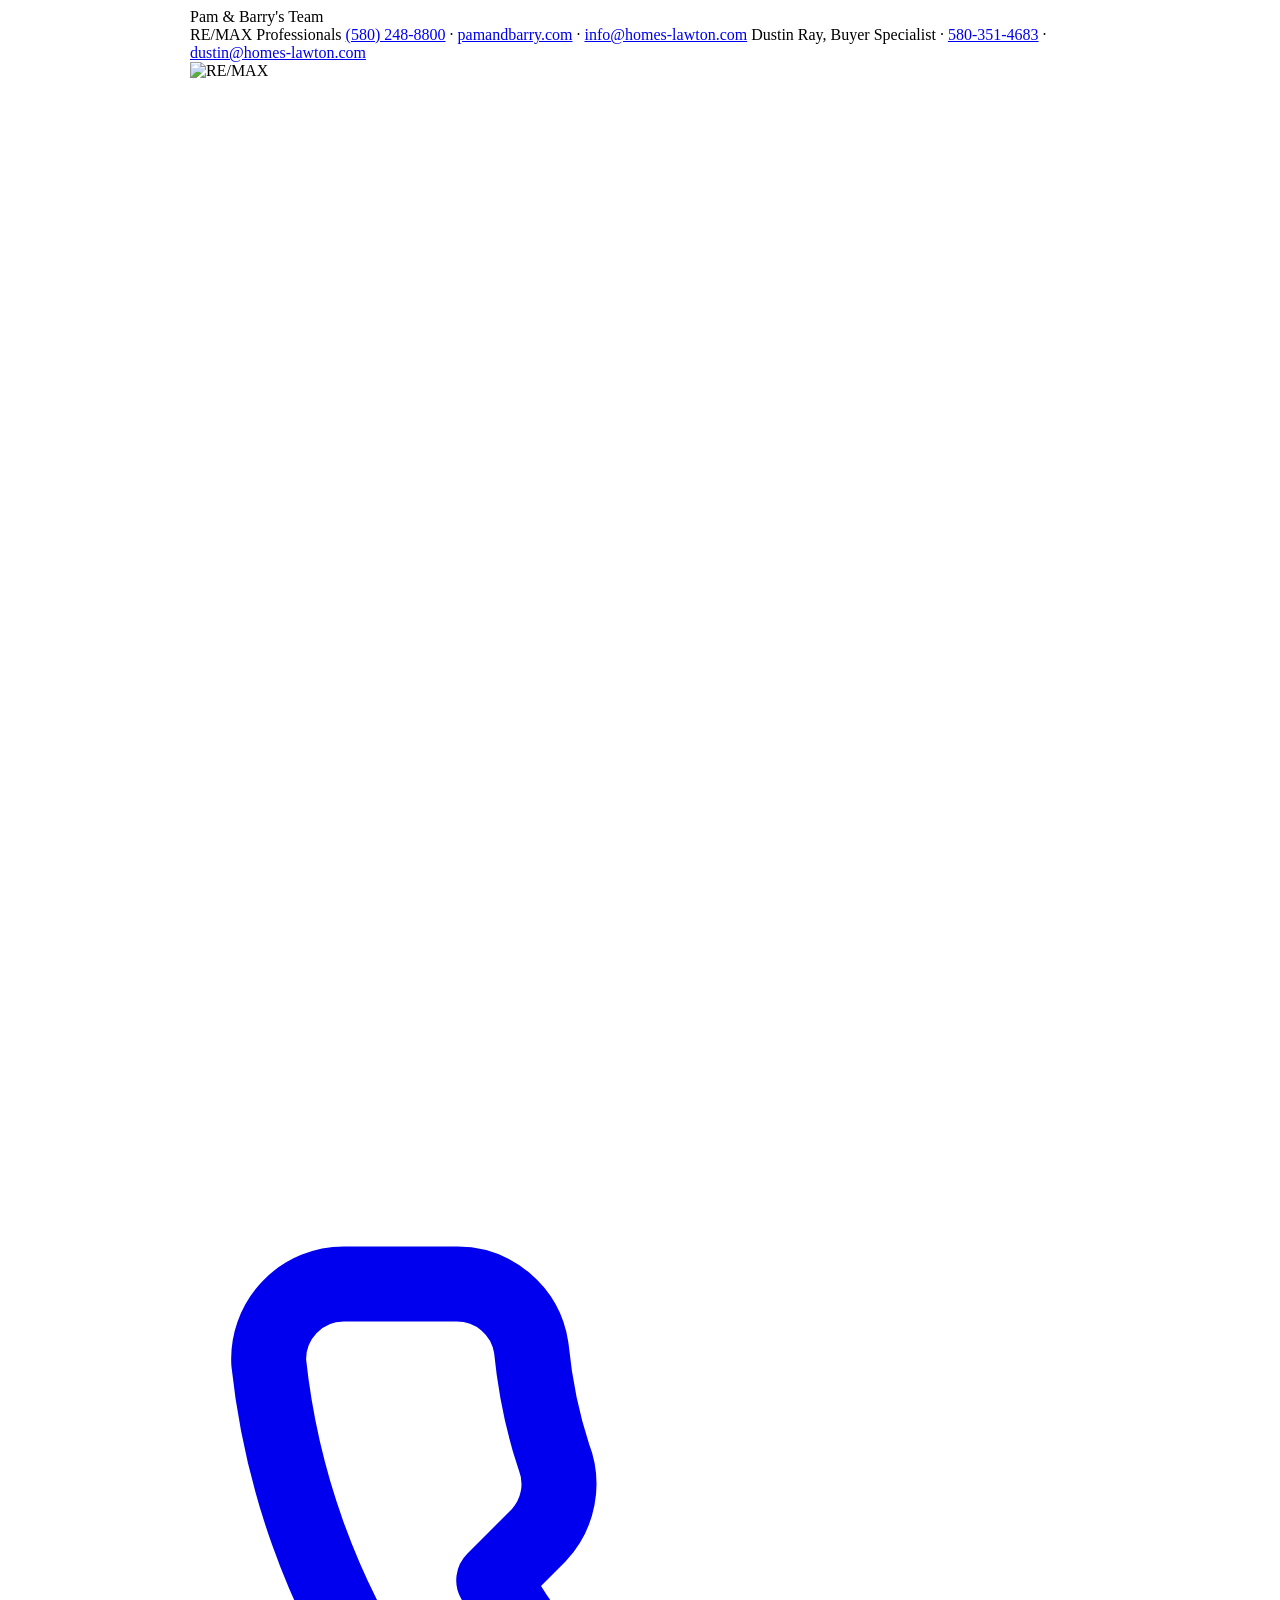
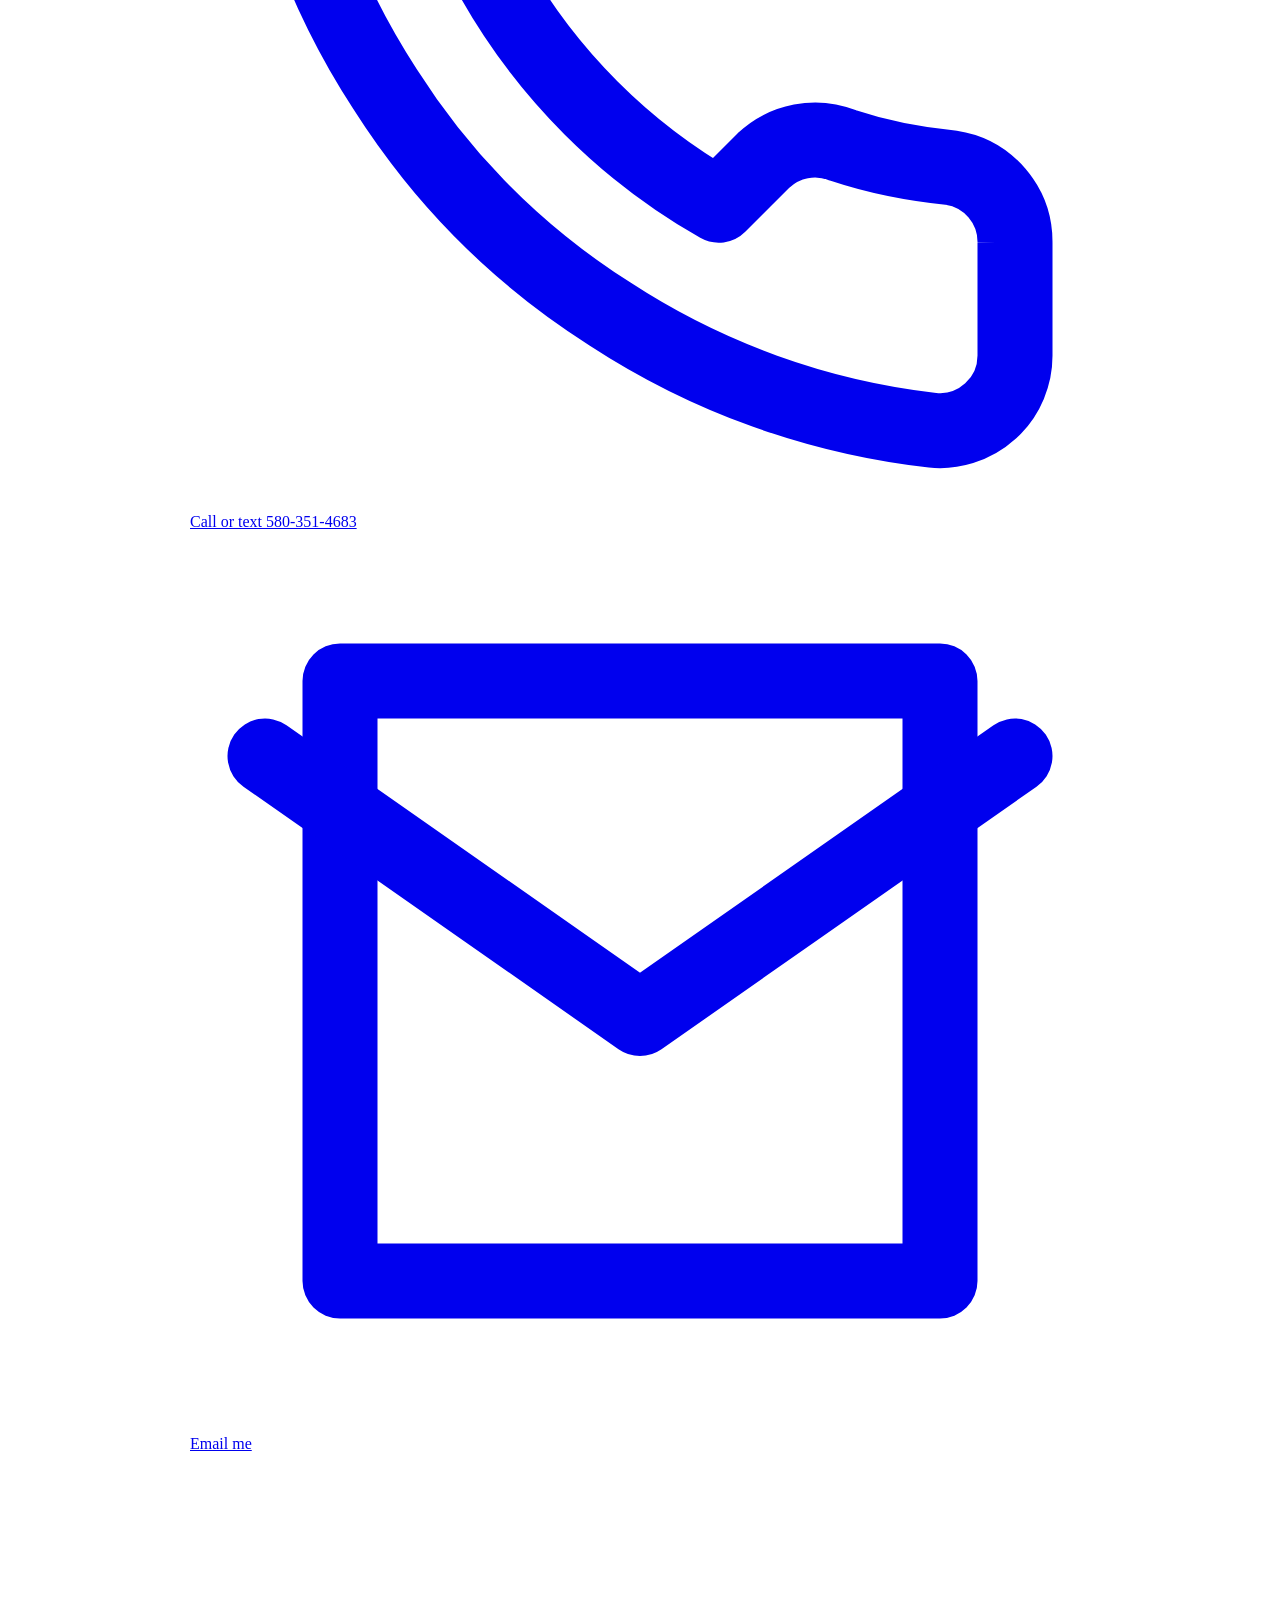
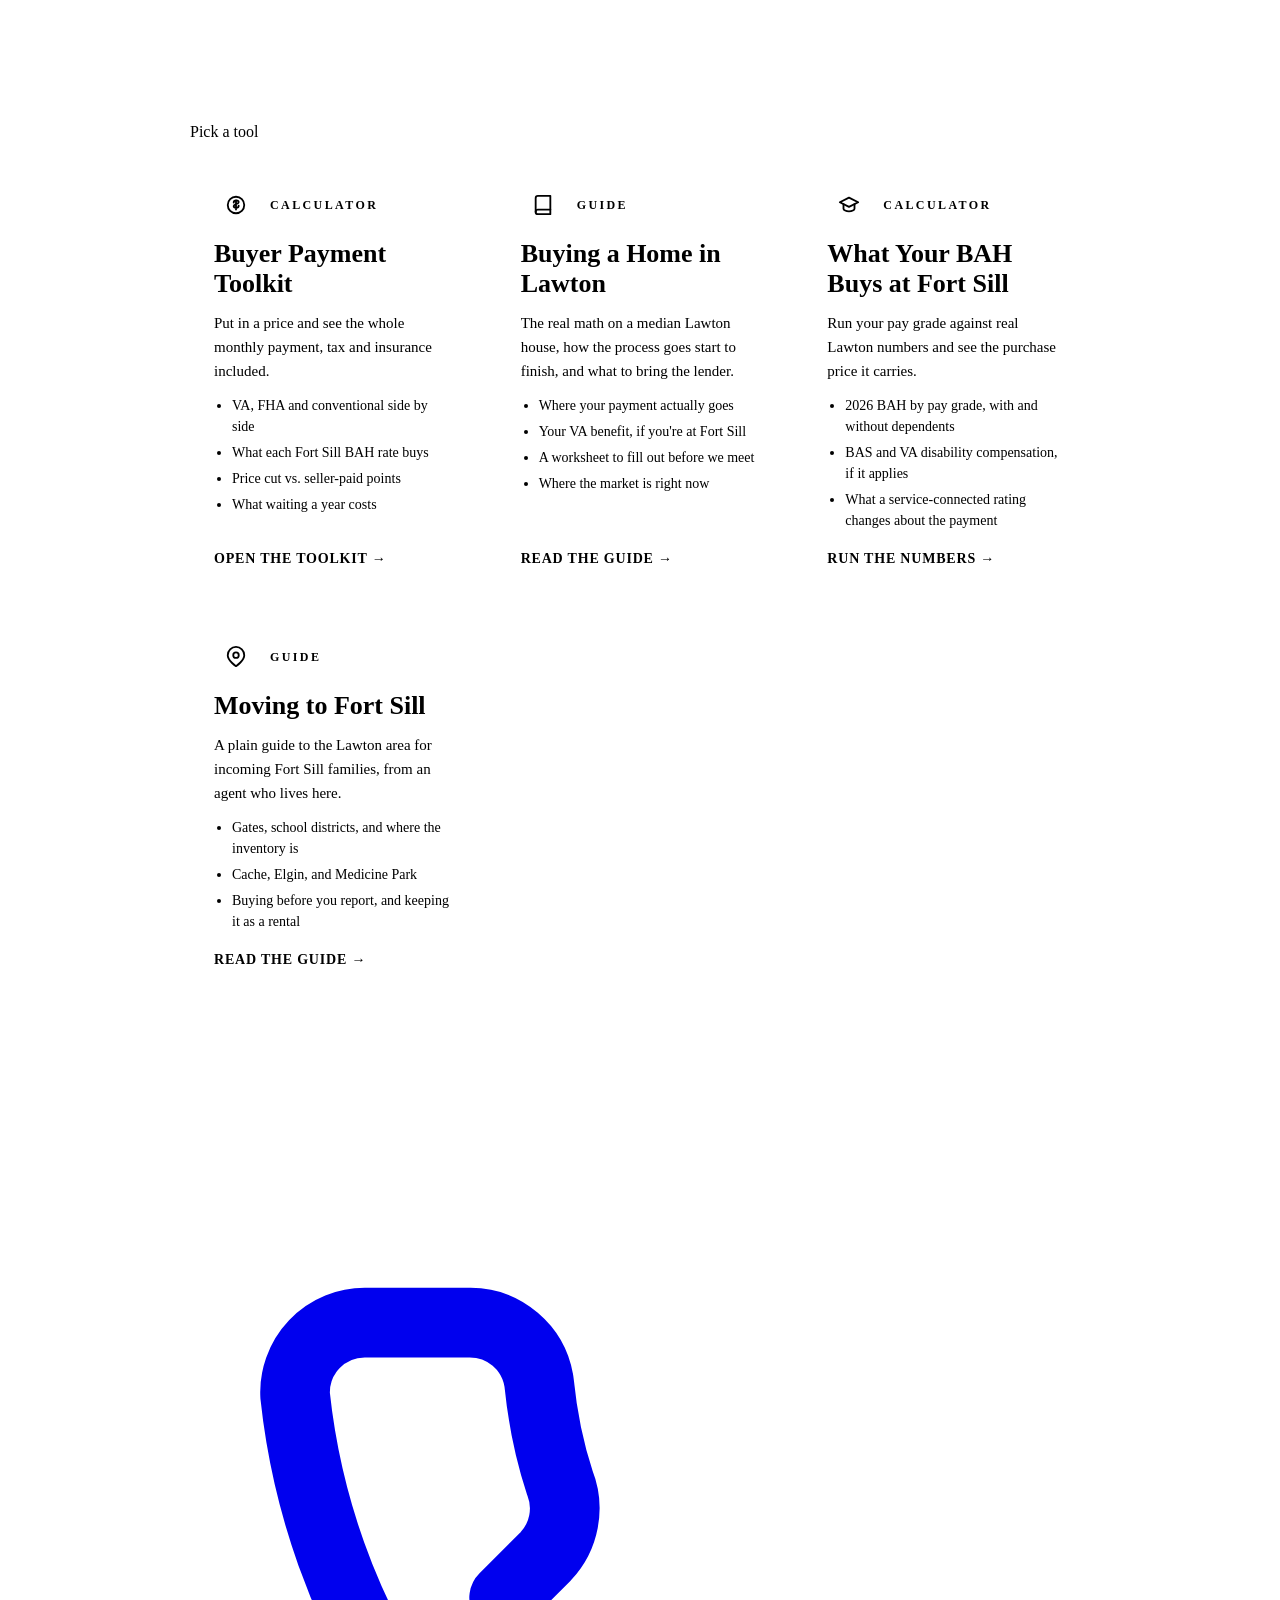
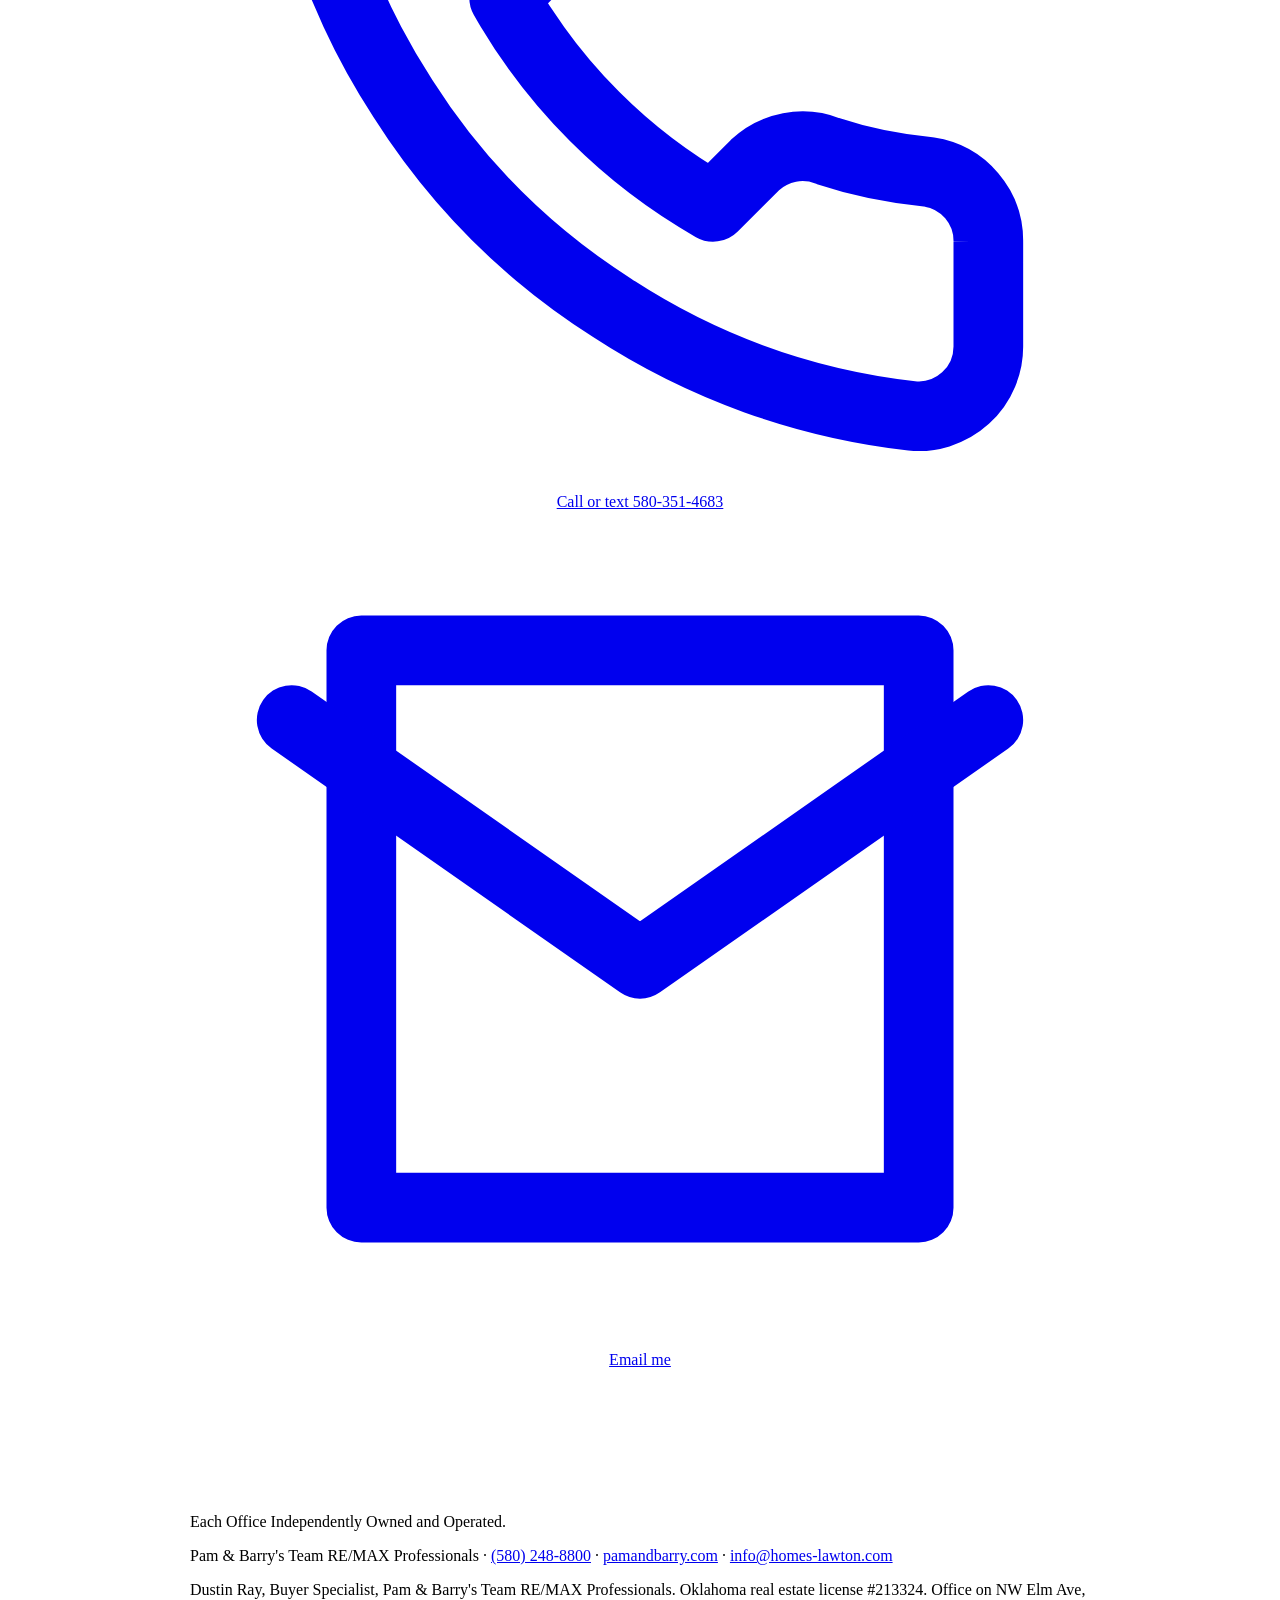
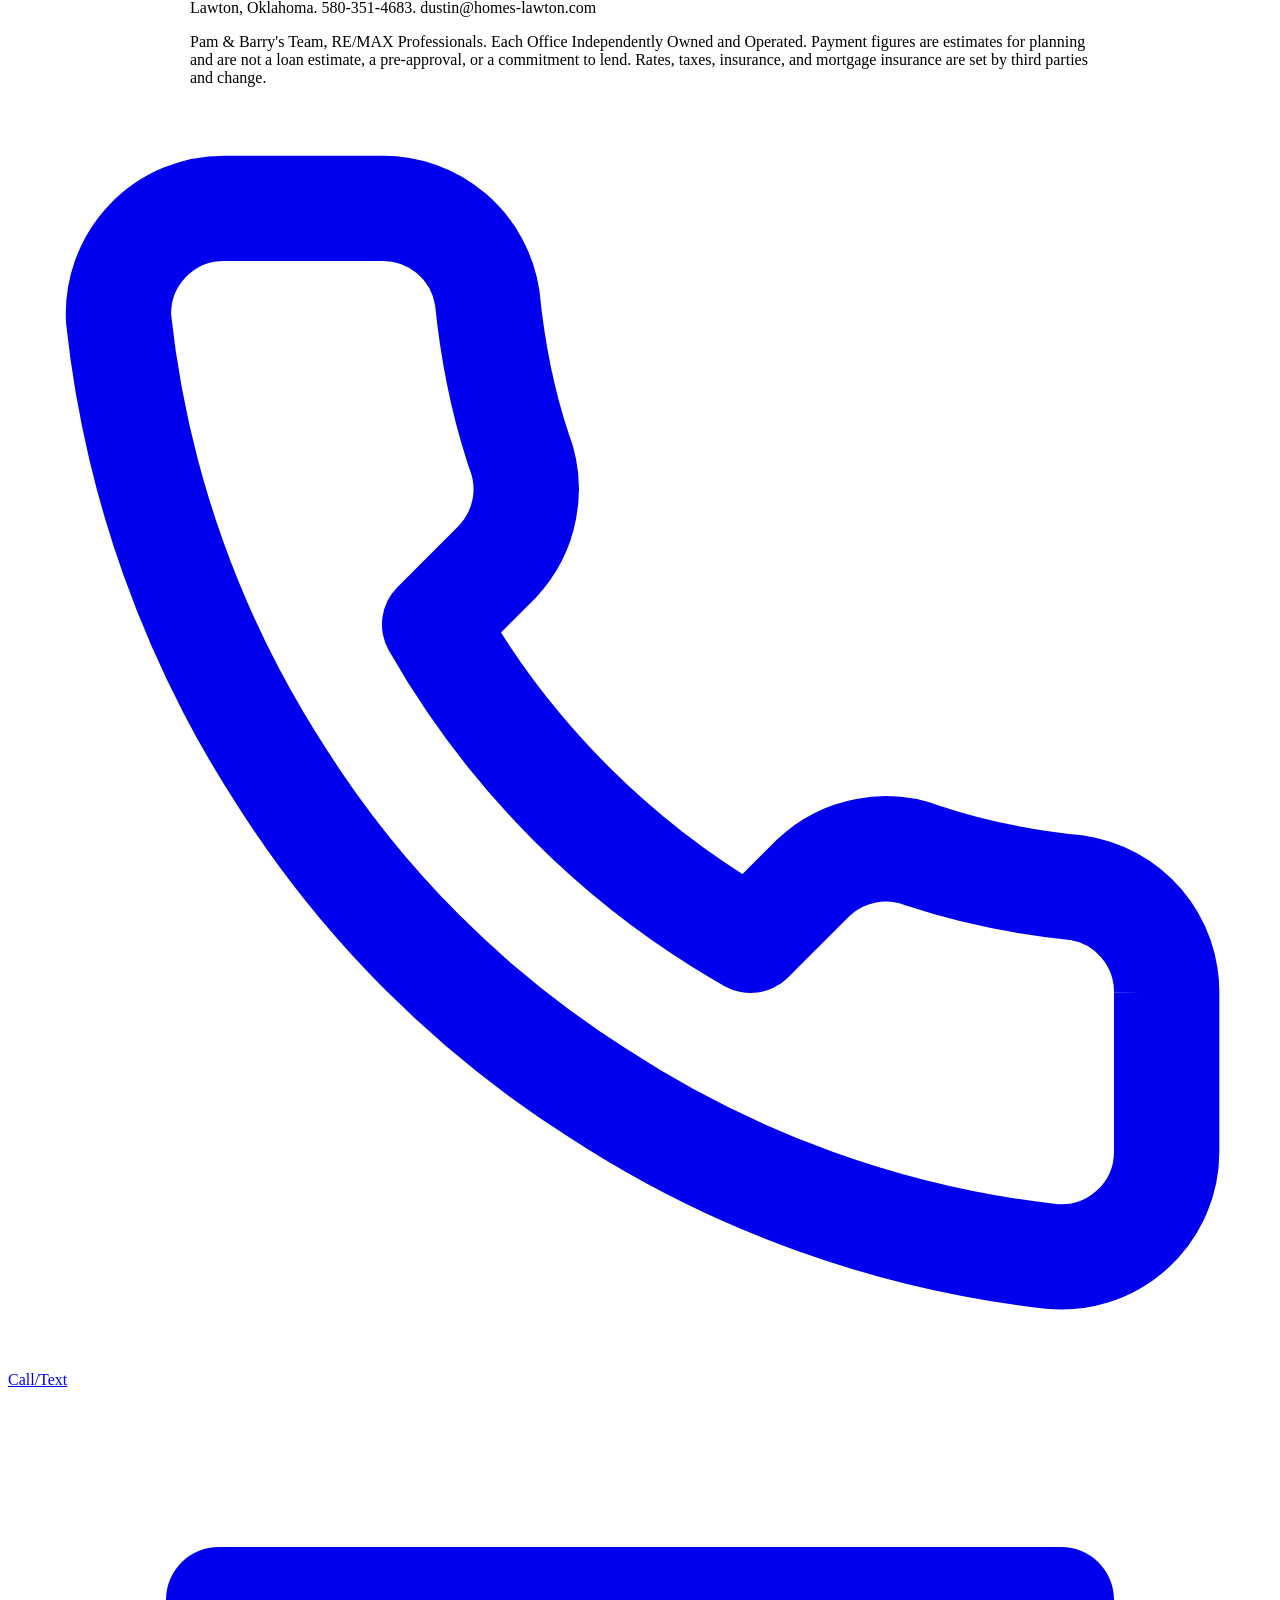
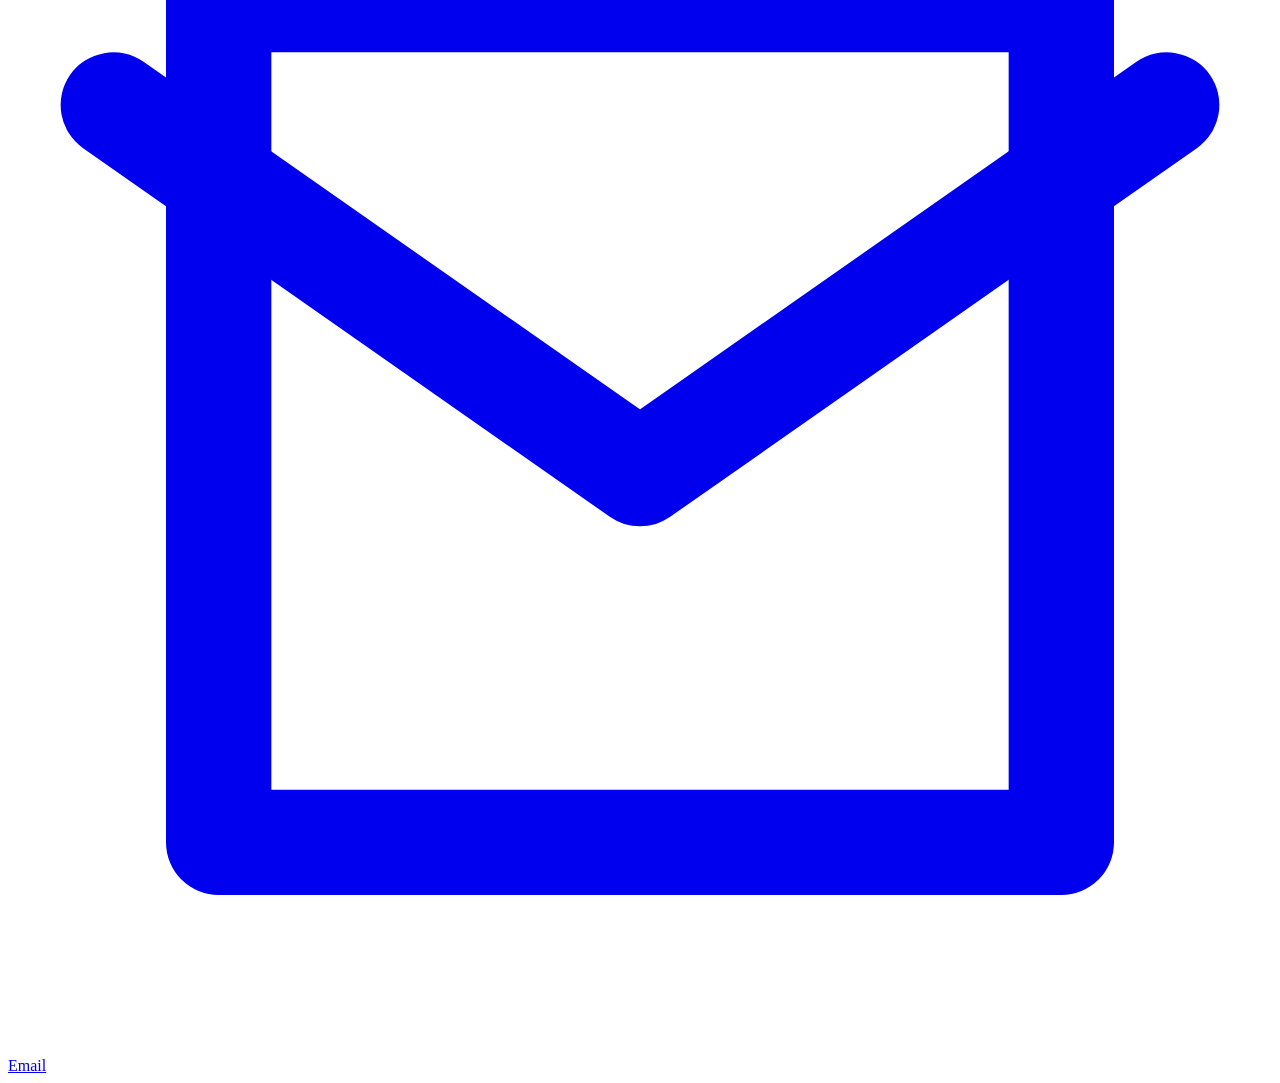
==== index.html @ d782b65f "Add files via upload" ====
<!DOCTYPE html>
<html lang="en">
<head>
<meta charset="utf-8">
<meta name="viewport" content="width=device-width,initial-scale=1">
<title>Lawton Buyer Tools | Pam &amp; Barry's Team RE/MAX Professionals</title>
<meta name="description" content="Free tools for buying a home in Lawton and Southwest Oklahoma, including a Fort Sill BAH calculator and payment toolkit built on local tax and insurance numbers, plus plain guides to buying here and moving to Fort Sill. From Dustin Ray, Buyer Specialist, Pam &amp; Barry's Team, RE/MAX Professionals.">
<link rel="canonical" href="https://dustinrayokrealtor.github.io/lawton-buyer-tools/">
<meta property="og:type" content="website">
<meta property="og:title" content="Lawton Buyer Tools">
<meta property="og:description" content="A payment calculator built on local Lawton numbers, and a plain guide to how buying here actually goes.">
<meta property="og:url" content="https://dustinrayokrealtor.github.io/lawton-buyer-tools/">
<meta property="og:image" content="https://dustinrayokrealtor.github.io/lawton-buyer-tools/team-logo.png">
<link rel="icon" type="image/png" href="team-logo.png">
<link rel="preconnect" href="https://fonts.googleapis.com">
<link rel="preconnect" href="https://fonts.gstatic.com" crossorigin>
<link href="https://fonts.googleapis.com/css2?family=Outfit:wght@300;400;500;600;700&family=Playfair+Display:wght@400;500;600&display=swap" rel="stylesheet">
<link rel="stylesheet" href="assets/site.css">
<style>
.wrap{max-width:900px;margin:0 auto;padding:0 20px}
@media (max-width:480px){.wrap{padding:0 16px}}

/* ---------- hero band ---------- */
.hero{background:var(--navy);color:#fff}
.hero-in{padding-block:80px 64px}
.hero h1{color:#fff;margin:0 0 16px}
.hero h1::after{margin-bottom:22px}
.hero .lede{font-size:clamp(17px,2.3vw,20px);color:var(--on-dark);margin:0 0 28px;max-width:38em}

.stats{border-top:1px solid rgba(255,255,255,.16);margin-top:40px;padding-top:28px;display:grid;grid-template-columns:repeat(auto-fit,minmax(150px,1fr));gap:22px}
.stat b{display:block;font-size:clamp(22px,2.8vw,28px);font-weight:600;color:#fff}
.stat span{display:block;font-size:12.5px;color:var(--on-dark-dim);margin-top:5px;line-height:1.45}

/* ---------- tool cards ---------- */
.toolswrap{padding:64px 0 12px}
.toolslabel{margin:0 0 18px}
.tools{display:grid;grid-template-columns:repeat(auto-fit,minmax(280px,1fr));gap:20px}
.tool{
  background:var(--paper);border:1px solid var(--line);padding:24px;
  display:flex;flex-direction:column;gap:12px;text-decoration:none;color:inherit;
  border-top:4px solid var(--pale);transition:border-top-color .15s ease;
}
.tool:hover{border-top-color:var(--red)}
.toolkicker{display:flex;align-items:center;gap:12px}
.toolkicker .ic{flex:none;width:44px;height:44px;background:var(--navy);color:var(--pale);display:flex;align-items:center;justify-content:center}
.toolkicker svg{width:22px;height:22px}
.toolkicker .tag{font-size:12px;font-weight:600;letter-spacing:2.4px;text-transform:uppercase;color:var(--muted)}
.tool h2{font-size:26px;margin:0}
.tool h2::after{display:none}
.tool p{font-size:15px;color:var(--ink-2);margin:0;max-width:none;line-height:1.6}
.tool ul{margin:0;padding-left:18px;font-size:14px;color:var(--muted);display:flex;flex-direction:column;gap:5px;line-height:1.5}
.tool .go{margin-top:auto;padding-top:8px;font-size:14px;font-weight:600;letter-spacing:.8px;text-transform:uppercase;color:var(--red)}

/* ---------- cta ---------- */
.ctawrap{padding:64px 0 72px}
.cta{background:var(--navy);color:#fff;padding:56px 32px;text-align:center}
.cta h2{color:#fff}
.cta p.ctalede{margin:0 auto 26px;max-width:34em;color:var(--on-dark)}

@media print{
  body{font-size:12pt}
  .cta{display:none}
  .hero{background:#fff;color:#000}
  .hero h1,.hero .lede,.stat b,.stat span{color:#000}
}
</style>
</head>
<body>

<header class="site">
  <div class="wrap hdr">
    <div class="brandline">
      Pam &amp; Barry's Team<br>RE/MAX Professionals
      <span><a href="tel:+15802488800" class="hdrlink">(580) 248-8800</a> &middot; <a href="https://www.pamandbarry.com/" class="hdrlink">pamandbarry.com</a> &middot; <a href="mailto:info@homes-lawton.com" class="hdrlink">info@homes-lawton.com</a></span>
      <span>Dustin Ray, Buyer Specialist &middot; <a href="tel:5803514683" class="hdrlink">580-351-4683</a> &middot; <a href="mailto:dustin@homes-lawton.com?subject=Lawton%20Buyer%20Tools" class="hdrlink">dustin@homes-lawton.com</a></span>
    </div>
    <div class="logochip">
      <img src="assets/remax-logo.png" alt="RE/MAX" width="163" height="52">
    </div>
  </div>
</header>

<div class="hero">
  <div class="wrap hero-in">
    <span class="eyebrow">
      <svg viewBox="0 0 24 24" fill="none" stroke="currentColor" stroke-width="2" stroke-linecap="round" stroke-linejoin="round"><path d="M12 2l2.3 4.9 5.4.8-3.9 3.8.9 5.4-4.7-2.5-4.7 2.5.9-5.4-3.9-3.8 5.4-.8z"/></svg>
      Lawton and Southwest Oklahoma
    </span>
    <h1>Lawton Buyer Tools</h1>
    <p class="lede">Tools I use with every buyer. They run on real local numbers, so what you see here is close to what the lender will see. Use them as much as you want. No sign-up.</p>
    <div class="hero-cta">
      <a class="btn" href="tel:5803514683">
        <svg viewBox="0 0 24 24" fill="none" stroke="currentColor" stroke-width="2" stroke-linecap="round" stroke-linejoin="round"><path d="M22 16.9v3a2 2 0 0 1-2.2 2 19.8 19.8 0 0 1-8.6-3.1 19.5 19.5 0 0 1-6-6 19.8 19.8 0 0 1-3.1-8.7A2 2 0 0 1 4.1 2h3a2 2 0 0 1 2 1.7c.1 1 .3 2 .6 2.9a2 2 0 0 1-.4 2.1L8.1 9.9a16 16 0 0 0 6 6l1.2-1.2a2 2 0 0 1 2.1-.4c.9.3 1.9.5 2.9.6a2 2 0 0 1 1.7 2z"/></svg>
        Call or text 580-351-4683
      </a>
      <a class="btn alt" href="mailto:dustin@homes-lawton.com?subject=Lawton%20Buyer%20Tools&body=Hi%20Dustin%2C%0A%0AI%20was%20on%20your%20buyer%20tools%20page.%20What%20I%20am%20trying%20to%20figure%20out%3A%0A%0A%0A%0AThanks%2C%0A">
        <svg viewBox="0 0 24 24" fill="none" stroke="currentColor" stroke-width="2" stroke-linecap="round" stroke-linejoin="round"><path d="M4 4h16v16H4z"/><path d="M22 6l-10 7L2 6"/></svg>
        Email me
      </a>
    </div>

    <div class="stats">
      <div class="stat"><b>4 free tools</b><span>Calculators and guides, no sign-up required</span></div>
      <div class="stat"><b>Local numbers</b><span>Real Comanche County tax and insurance rates</span></div>
      <div class="stat"><b>2026 BAH</b><span>Every Fort Sill pay grade, built in</span></div>
      <div class="stat"><b>$0 cost</b><span>No obligation to work with me</span></div>
    </div>
  </div>
</div>

<main class="wrap">

<div class="toolswrap">
  <p class="toolslabel">Pick a tool</p>
  <nav class="tools" aria-label="Tools">
    <a class="tool" href="payment-toolkit.html">
      <div class="toolkicker">
        <span class="ic"><svg viewBox="0 0 24 24" fill="none" stroke="currentColor" stroke-width="2" stroke-linecap="round" stroke-linejoin="round"><circle cx="12" cy="12" r="9"/><path d="M12 7v10M9.5 9.3c0-1.3 1.2-2.3 2.7-2.3s2.7.8 2.7 2c0 2.3-5.4 1.7-5.4 4 0 1.2 1.2 2 2.7 2s2.7-1 2.7-2.3"/></svg></span>
        <span class="tag">Calculator</span>
      </div>
      <h2>Buyer Payment Toolkit</h2>
      <p>Put in a price and see the whole monthly payment, tax and insurance included.</p>
      <ul>
        <li>VA, FHA and conventional side by side</li>
        <li>What each Fort Sill BAH rate buys</li>
        <li>Price cut vs. seller-paid points</li>
        <li>What waiting a year costs</li>
      </ul>
      <span class="go">Open the toolkit &rarr;</span>
    </a>
    <a class="tool" href="buying-guide.html">
      <div class="toolkicker">
        <span class="ic"><svg viewBox="0 0 24 24" fill="none" stroke="currentColor" stroke-width="2" stroke-linecap="round" stroke-linejoin="round"><path d="M4 19.5A2.5 2.5 0 0 1 6.5 17H20"/><path d="M6.5 2H20v20H6.5A2.5 2.5 0 0 1 4 19.5v-15A2.5 2.5 0 0 1 6.5 2z"/></svg></span>
        <span class="tag">Guide</span>
      </div>
      <h2>Buying a Home in Lawton</h2>
      <p>The real math on a median Lawton house, how the process goes start to finish, and what to bring the lender.</p>
      <ul>
        <li>Where your payment actually goes</li>
        <li>Your VA benefit, if you're at Fort Sill</li>
        <li>A worksheet to fill out before we meet</li>
        <li>Where the market is right now</li>
      </ul>
      <span class="go">Read the guide &rarr;</span>
    </a>
    <a class="tool" href="bah/">
      <div class="toolkicker">
        <span class="ic"><svg viewBox="0 0 24 24" fill="none" stroke="currentColor" stroke-width="2" stroke-linecap="round" stroke-linejoin="round"><path d="M2 9l10-5 10 5-10 5z"/><path d="M6 11v5c0 1.5 2.7 3 6 3s6-1.5 6-3v-5"/></svg></span>
        <span class="tag">Calculator</span>
      </div>
      <h2>What Your BAH Buys at Fort Sill</h2>
      <p>Run your pay grade against real Lawton numbers and see the purchase price it carries.</p>
      <ul>
        <li>2026 BAH by pay grade, with and without dependents</li>
        <li>BAS and VA disability compensation, if it applies</li>
        <li>What a service-connected rating changes about the payment</li>
      </ul>
      <span class="go">Run the numbers &rarr;</span>
    </a>
    <a class="tool" href="fort-sill/">
      <div class="toolkicker">
        <span class="ic"><svg viewBox="0 0 24 24" fill="none" stroke="currentColor" stroke-width="2" stroke-linecap="round" stroke-linejoin="round"><path d="M21 10c0 6-9 12-9 12S3 16 3 10a9 9 0 0 1 18 0z"/><circle cx="12" cy="10" r="3"/></svg></span>
        <span class="tag">Guide</span>
      </div>
      <h2>Moving to Fort Sill</h2>
      <p>A plain guide to the Lawton area for incoming Fort Sill families, from an agent who lives here.</p>
      <ul>
        <li>Gates, school districts, and where the inventory is</li>
        <li>Cache, Elgin, and Medicine Park</li>
        <li>Buying before you report, and keeping it as a rental</li>
      </ul>
      <span class="go">Read the guide &rarr;</span>
    </a>
  </nav>
</div>

<div class="ctawrap">
  <div class="cta">
    <h2>Want to talk it through?</h2>
    <p class="ctalede">Call or text me. If I don't pick up I'm probably at a showing, and I'll get right back to you.</p>
    <div class="btnrow">
      <a class="btn" href="tel:5803514683">
        <svg viewBox="0 0 24 24" fill="none" stroke="currentColor" stroke-width="2" stroke-linecap="round" stroke-linejoin="round"><path d="M22 16.9v3a2 2 0 0 1-2.2 2 19.8 19.8 0 0 1-8.6-3.1 19.5 19.5 0 0 1-6-6 19.8 19.8 0 0 1-3.1-8.7A2 2 0 0 1 4.1 2h3a2 2 0 0 1 2 1.7c.1 1 .3 2 .6 2.9a2 2 0 0 1-.4 2.1L8.1 9.9a16 16 0 0 0 6 6l1.2-1.2a2 2 0 0 1 2.1-.4c.9.3 1.9.5 2.9.6a2 2 0 0 1 1.7 2z"/></svg>
        Call or text 580-351-4683
      </a>
      <a class="btn alt" href="mailto:dustin@homes-lawton.com?subject=Lawton%20Buyer%20Tools&body=Hi%20Dustin%2C%0A%0AI%20was%20on%20your%20buyer%20tools%20page.%20What%20I%20am%20trying%20to%20figure%20out%3A%0A%0A%0A%0AThanks%2C%0A">
        <svg viewBox="0 0 24 24" fill="none" stroke="currentColor" stroke-width="2" stroke-linecap="round" stroke-linejoin="round"><path d="M4 4h16v16H4z"/><path d="M22 6l-10 7L2 6"/></svg>
        Email me
      </a>
    </div>
  </div>
</div>

</main>

<footer class="site">
  <div class="wrap">
    <p class="eiooo">Each Office Independently Owned and Operated.</p>
    <p>Pam &amp; Barry's Team RE/MAX Professionals &middot; <a href="tel:+15802488800">(580) 248-8800</a> &middot; <a href="https://www.pamandbarry.com/">pamandbarry.com</a> &middot; <a href="mailto:info@homes-lawton.com">info@homes-lawton.com</a></p>
    <p>Dustin Ray, Buyer Specialist, Pam &amp; Barry's Team RE/MAX Professionals. Oklahoma real estate license #213324. Office on NW Elm Ave, Lawton, Oklahoma. 580-351-4683. dustin@homes-lawton.com</p>
    <p>Pam &amp; Barry's Team, RE/MAX Professionals. Each Office Independently Owned and Operated. Payment figures are estimates for planning and are not a loan estimate, a pre-approval, or a commitment to lend. Rates, taxes, insurance, and mortgage insurance are set by third parties and change.</p>
  </div>
</footer>

<div class="stickybar">
  <a href="tel:5803514683">
    <svg viewBox="0 0 24 24" fill="none" stroke="currentColor" stroke-width="2" stroke-linecap="round" stroke-linejoin="round"><path d="M22 16.9v3a2 2 0 0 1-2.2 2 19.8 19.8 0 0 1-8.6-3.1 19.5 19.5 0 0 1-6-6 19.8 19.8 0 0 1-3.1-8.7A2 2 0 0 1 4.1 2h3a2 2 0 0 1 2 1.7c.1 1 .3 2 .6 2.9a2 2 0 0 1-.4 2.1L8.1 9.9a16 16 0 0 0 6 6l1.2-1.2a2 2 0 0 1 2.1-.4c.9.3 1.9.5 2.9.6a2 2 0 0 1 1.7 2z"/></svg>
    Call/Text
  </a>
  <a class="alt" href="mailto:dustin@homes-lawton.com?subject=Lawton%20Buyer%20Tools&body=Hi%20Dustin%2C%0A%0AI%20was%20on%20your%20buyer%20tools%20page.%20What%20I%20am%20trying%20to%20figure%20out%3A%0A%0A%0A%0AThanks%2C%0A">
    <svg viewBox="0 0 24 24" fill="none" stroke="currentColor" stroke-width="2" stroke-linecap="round" stroke-linejoin="round"><path d="M4 4h16v16H4z"/><path d="M22 6l-10 7L2 6"/></svg>
    Email
  </a>
</div>

</body>
</html>
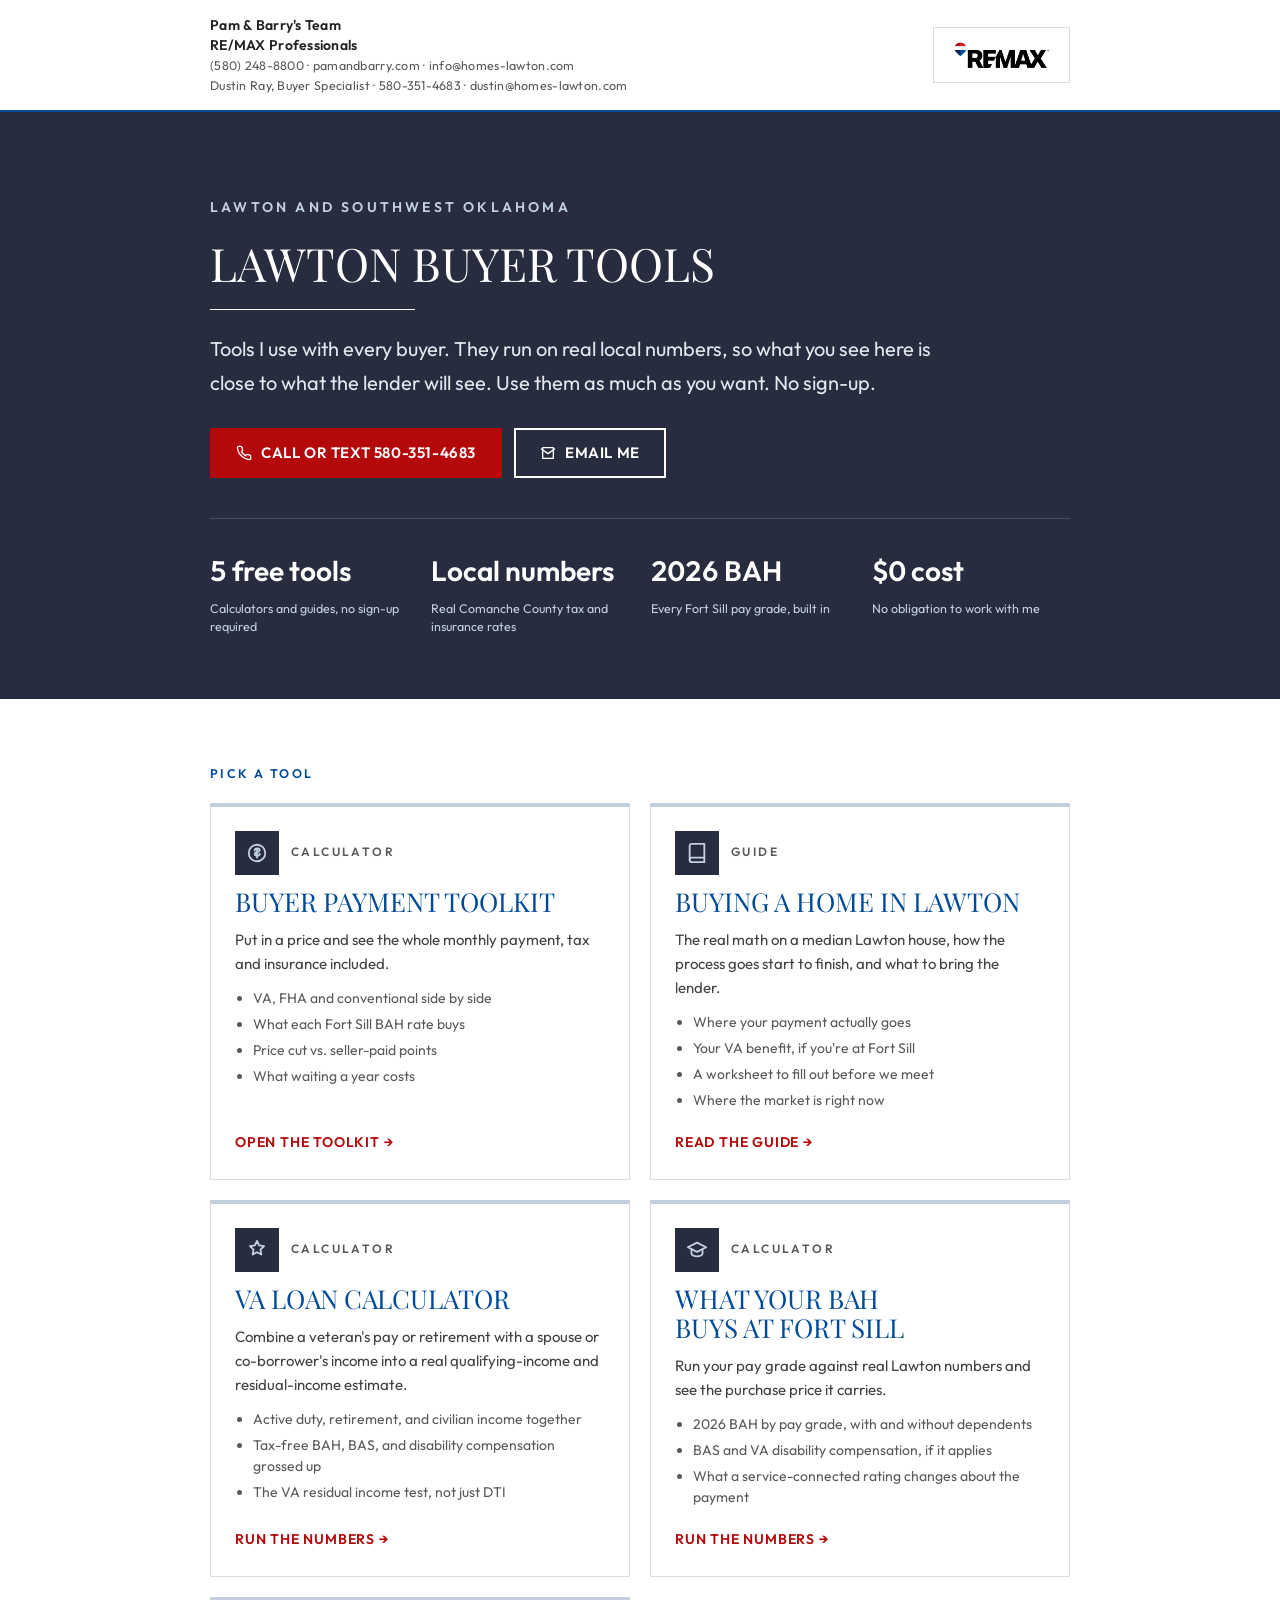
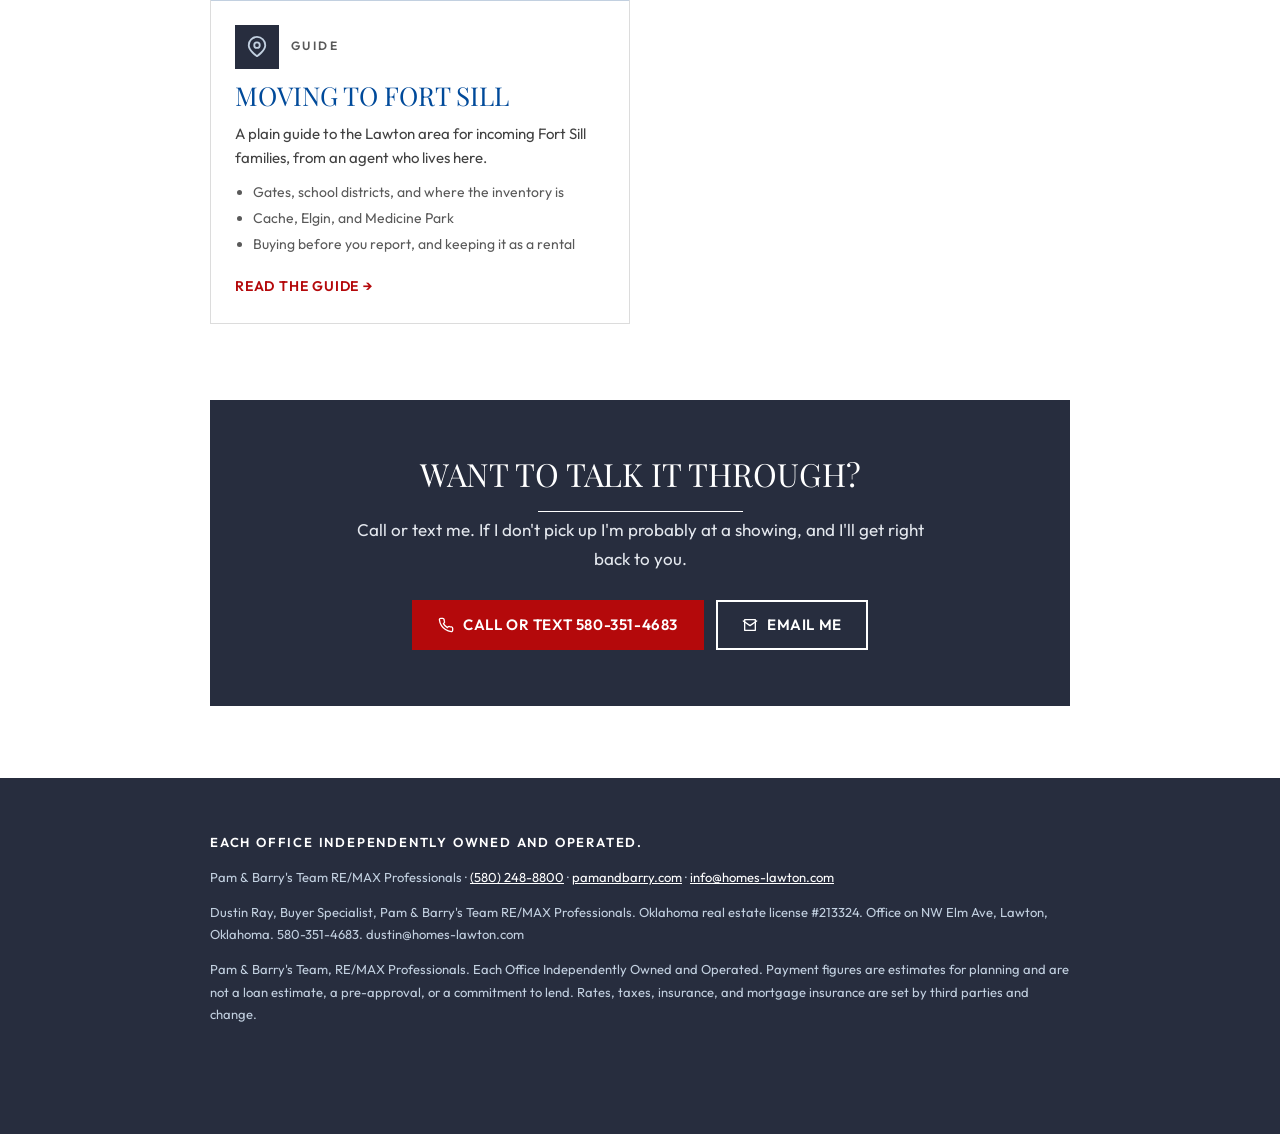
==== commit d10d5fc7: "Add VA loan calculator with household income, and fix v2 canonical URLs" ====
--- a/index.html
+++ b/index.html
@@ -4,13 +4,13 @@
 <meta charset="utf-8">
 <meta name="viewport" content="width=device-width,initial-scale=1">
 <title>Lawton Buyer Tools | Pam &amp; Barry's Team RE/MAX Professionals</title>
-<meta name="description" content="Free tools for buying a home in Lawton and Southwest Oklahoma, including a Fort Sill BAH calculator and payment toolkit built on local tax and insurance numbers, plus plain guides to buying here and moving to Fort Sill. From Dustin Ray, Buyer Specialist, Pam &amp; Barry's Team, RE/MAX Professionals.">
-<link rel="canonical" href="https://dustinrayokrealtor.github.io/lawton-buyer-tools/">
+<meta name="description" content="Free tools for buying a home in Lawton and Southwest Oklahoma, including a Fort Sill BAH calculator, a household VA loan calculator, and a payment toolkit built on local tax and insurance numbers, plus plain guides to buying here and moving to Fort Sill. From Dustin Ray, Buyer Specialist, Pam &amp; Barry's Team, RE/MAX Professionals.">
+<link rel="canonical" href="https://dustinrayokrealtor.github.io/lawton-buyer-tools-v2/">
 <meta property="og:type" content="website">
 <meta property="og:title" content="Lawton Buyer Tools">
 <meta property="og:description" content="A payment calculator built on local Lawton numbers, and a plain guide to how buying here actually goes.">
-<meta property="og:url" content="https://dustinrayokrealtor.github.io/lawton-buyer-tools/">
-<meta property="og:image" content="https://dustinrayokrealtor.github.io/lawton-buyer-tools/team-logo.png">
+<meta property="og:url" content="https://dustinrayokrealtor.github.io/lawton-buyer-tools-v2/">
+<meta property="og:image" content="https://dustinrayokrealtor.github.io/lawton-buyer-tools-v2/team-logo.png">
 <link rel="icon" type="image/png" href="team-logo.png">
 <link rel="preconnect" href="https://fonts.googleapis.com">
 <link rel="preconnect" href="https://fonts.gstatic.com" crossorigin>
@@ -100,7 +100,7 @@
     </div>
 
     <div class="stats">
-      <div class="stat"><b>4 free tools</b><span>Calculators and guides, no sign-up required</span></div>
+      <div class="stat"><b>5 free tools</b><span>Calculators and guides, no sign-up required</span></div>
       <div class="stat"><b>Local numbers</b><span>Real Comanche County tax and insurance rates</span></div>
       <div class="stat"><b>2026 BAH</b><span>Every Fort Sill pay grade, built in</span></div>
       <div class="stat"><b>$0 cost</b><span>No obligation to work with me</span></div>
@@ -142,6 +142,20 @@
         <li>Where the market is right now</li>
       </ul>
       <span class="go">Read the guide &rarr;</span>
+    </a>
+    <a class="tool" href="va-loan-calculator.html">
+      <div class="toolkicker">
+        <span class="ic"><svg viewBox="0 0 24 24" fill="none" stroke="currentColor" stroke-width="2" stroke-linecap="round" stroke-linejoin="round"><path d="M12 2l2.3 4.9 5.4.8-3.9 3.8.9 5.4-4.7-2.5-4.7 2.5.9-5.4-3.9-3.8 5.4-.8z"/></svg></span>
+        <span class="tag">Calculator</span>
+      </div>
+      <h2>VA Loan Calculator</h2>
+      <p>Combine a veteran's pay or retirement with a spouse or co-borrower's income into a real qualifying-income and residual-income estimate.</p>
+      <ul>
+        <li>Active duty, retirement, and civilian income together</li>
+        <li>Tax-free BAH, BAS, and disability compensation grossed up</li>
+        <li>The VA residual income test, not just DTI</li>
+      </ul>
+      <span class="go">Run the numbers &rarr;</span>
     </a>
     <a class="tool" href="bah/">
       <div class="toolkicker">
--- a/assets/site.css
+++ b/assets/site.css
@@ -0,0 +1,444 @@
+/* ==========================================================================
+   Lawton Buyer Tools — shared design language
+   Matched to pamandbarry.com: Guidance Blue, Signal Red, Playfair Display
+   uppercase headings over Outfit, square corners, and the 205px red rule.
+   Loaded by every page before its own page-specific <style> block.
+   ========================================================================== */
+
+:root {
+  /* Brand — measured from the live team site */
+  --blue:        #004A9A;
+  --blue-dark:   #003B7D;
+  --red:         #B4090B;
+  --red-dark:    #8E0709;
+
+  /* Grounds */
+  --paper:       #FFFFFF;
+  --mist:        #EAEAEA;
+  --pale:        #C2D0E0;
+  --wash:        #EDF2F8;
+  --navy:        #272D3E;
+  --navy-deep:   #1E2430;
+
+  /* Type */
+  --ink:         #222222;
+  --ink-2:       #424242;
+  --muted:       #595959;
+  --line:        #DCDCDC;
+  --line-2:      #EDEDED;
+  --on-dark:     #E4E8EE;
+  --on-dark-dim: #C2D0E0;
+
+  /* Legacy token names still referenced by page styles, remapped */
+  --cream:       #FFFFFF;
+  --surface:     #FFFFFF;
+  --sky:         #C2D0E0;
+  --sky-wash:    #EDF2F8;
+  --dark:        #272D3E;
+  --ink-3:       #595959;
+  --rule:        #DCDCDC;
+  --rule-2:      #EDEDED;
+  --darkmuted:   #C2D0E0;
+  --rx-blue:     #004A9A;
+  --rx-red:      #B4090B;
+  --good:        #E6EDF5;
+  --good-ink:    #004A9A;
+
+  --font-display: 'Playfair Display', Georgia, 'Times New Roman', serif;
+  --font-ui:      'Outfit', 'Trebuchet MS', 'Lucida Grande', Tahoma, sans-serif;
+
+  --rule-w: 205px;
+}
+
+* { box-sizing: border-box; }
+html { -webkit-text-size-adjust: 100%; scroll-behavior: smooth; }
+[hidden] { display: none !important; }
+img { max-width: 100%; }
+
+body {
+  margin: 0;
+  background: var(--paper);
+  color: var(--ink);
+  font-family: var(--font-ui);
+  line-height: 1.7;
+  font-size: 17px;
+  -webkit-font-smoothing: antialiased;
+}
+
+a { color: var(--blue); }
+a:hover { color: var(--red); }
+
+/* Square corners are the whole look — nothing on these pages is rounded. */
+a, button, input, select, textarea, summary,
+.btn, .hbtn, .sendbtn, .backlink, .pill, .tool, .calc, .result,
+.cta, .note, .tscroll, .tw, .subfields, .exempt, .flag,
+.seg, .ctl input, .ctl select, .rx-chip, .logo-slot, .kicker .ic,
+.tocgrid a, .tocgrid .ic, .toolkicker .ic, .stickybar a, details {
+  border-radius: 0;
+}
+
+:focus-visible { outline: 3px solid var(--red); outline-offset: 2px; }
+.hero :focus-visible, .pagehero :focus-visible,
+.cta :focus-visible, .result :focus-visible,
+.stickybar :focus-visible { outline-color: var(--paper); }
+
+@media (prefers-reduced-motion: reduce) {
+  * { animation: none !important; transition: none !important; }
+  html { scroll-behavior: auto; }
+}
+
+/* ==========================================================================
+   Typography — Playfair uppercase for headings, Outfit for everything else.
+   Figures stay in Outfit 600, the way the team site sets its stat numbers.
+   ========================================================================== */
+
+h1, h2, h3 {
+  margin: 0;
+  font-family: var(--font-display);
+  font-weight: 400;
+  letter-spacing: normal;
+  text-transform: uppercase;
+  line-height: 1.12;
+  text-wrap: balance;
+  color: var(--blue);
+}
+h1 { font-size: clamp(30px, 5vw, 46px); line-height: 1.1; }
+h2 { font-size: clamp(22px, 3.4vw, 32px); }
+h3 { font-size: 21px; color: var(--ink); }
+
+strong, b { font-weight: 600; }
+
+/* Numerals keep the UI face and line up in columns. */
+.mono, .num, td.num, th.num,
+.paystack dd, .market dd, .stack dd, .card .v,
+.rbig, .hero .big, .stat b, .phstats b {
+  font-family: var(--font-ui);
+  font-variant-numeric: tabular-nums;
+  letter-spacing: normal;
+}
+
+/* The eyebrow: uppercase, 3.2px tracking. On dark it goes pale blue. */
+.eyebrow {
+  display: inline-block;
+  background: none;
+  border: 0;
+  border-radius: 0;
+  padding: 0;
+  margin-bottom: 18px;
+  font-family: var(--font-ui);
+  font-size: 14px;
+  font-weight: 600;
+  letter-spacing: 3.2px;
+  text-transform: uppercase;
+  color: var(--on-dark-dim);
+}
+.eyebrow svg { display: none; }
+
+/* Light-ground labels — same pattern, blue or grey. */
+.lab, .toolslabel, .toclabel, .calclabel, .rlabel,
+.note .k, caption, thead th, .ctl label, .paystack dt, .market dt, .stack dt {
+  font-family: var(--font-ui);
+  font-size: 12.5px;
+  font-weight: 600;
+  letter-spacing: 2.4px;
+  text-transform: uppercase;
+  color: var(--muted);
+}
+.toolslabel, .toclabel, .calclabel { color: var(--blue); }
+.rlabel { color: var(--on-dark-dim); }
+.calclabel svg { display: none; }
+
+/* The signature: 205px x 1.6px red rule, under section headings. */
+.rule-mark,
+section.block > h2::after,
+.kicker + h2::after,
+.hero h1::after,
+.pagehero h1::after,
+.masthead h1::after,
+.cta h2::after {
+  content: "";
+  display: block;
+  width: var(--rule-w);
+  max-width: 100%;
+  height: 0;
+  border-bottom: 1.6px solid var(--red);
+  margin: 20px 0 4px;
+}
+.cta h2::after { margin-left: auto; margin-right: auto; }
+
+/* On navy the rule turns white — red on navy is 1.9:1 and simply disappears,
+   the same reason the action buttons invert on dark grounds. */
+.hero h1::after,
+.pagehero h1::after,
+.cta h2::after,
+.band--navy h2::after {
+  border-bottom-color: var(--paper);
+}
+
+/* ==========================================================================
+   Accent bar and site chrome
+   ========================================================================== */
+
+.accentbar { height: 4px; background: var(--red); }
+@media print { .accentbar { display: none; } }
+
+header.site {
+  background: var(--paper);
+  border-bottom: 2px solid var(--blue);
+  position: sticky;
+  top: 0;
+  z-index: 40;
+}
+/* Scoped to header.site so a page's own .wrap rule cannot reset the
+   vertical padding — .hdr carries both classes. */
+header.site .hdr, header.site .sitehdr {
+  display: flex;
+  align-items: center;
+  justify-content: space-between;
+  gap: 16px;
+  padding-block: 16px;
+  flex-wrap: wrap;
+}
+.brandline, .brandname {
+  font-weight: 600;
+  font-size: 14px;
+  letter-spacing: .02em;
+  line-height: 1.4;
+  color: var(--ink);
+}
+.brandline span, .brandname span {
+  display: block;
+  font-weight: 400;
+  font-size: 12.5px;
+  color: var(--muted);
+  margin-top: 2px;
+}
+.hdrlink, .brandname a { color: var(--muted); text-decoration: none; }
+.hdrlink:hover, .brandname a:hover { color: var(--blue); text-decoration: underline; }
+.hdrleft { display: flex; align-items: center; gap: 14px; flex-wrap: wrap; }
+
+.backlink {
+  display: inline-flex;
+  align-items: center;
+  gap: 7px;
+  font-size: 13px;
+  font-weight: 600;
+  letter-spacing: .08em;
+  text-transform: uppercase;
+  color: var(--blue);
+  text-decoration: none;
+  padding: 9px 15px;
+  border: 2px solid var(--blue);
+  white-space: nowrap;
+  flex: none;
+}
+.backlink svg { width: 13px; height: 13px; }
+.backlink:hover { background: var(--blue); color: var(--paper); }
+
+.logochip, .rx-chip, .logo-slot {
+  background: var(--paper);
+  border: 1px solid var(--line);
+  padding: 12px 18px;
+  display: inline-flex;
+  align-items: center;
+  color: var(--muted);
+}
+.logochip img, .rx-chip img { display: block; height: 30px; width: auto; }
+.rx-chip { padding: 8px 14px; }
+.rx-chip img { height: 26px; }
+.logo-wrap { display: inline-flex; align-items: center; gap: 16px; }
+.pb-logo { height: 60px; width: auto; display: block; }
+
+.sitenav {
+  display: flex;
+  justify-content: space-between;
+  align-items: center;
+  gap: 12px;
+  flex-wrap: wrap;
+  font-size: 12.5px;
+  font-weight: 600;
+  letter-spacing: .06em;
+  text-transform: uppercase;
+  padding-block: 12px;
+  margin-bottom: 14px;
+  border-bottom: 1px solid var(--line);
+}
+.sitenav a { color: var(--blue); text-decoration: none; }
+.sitenav a:hover { color: var(--red); text-decoration: underline; }
+@media print { .sitenav { display: none !important; } }
+
+/* ==========================================================================
+   Buttons — square, uppercase, 2px border, 48px min height.
+   Red is the action. On navy it turns white, because red on navy fails contrast.
+   ========================================================================== */
+
+.btn, .hbtn, .sendbtn, .hero-actions a, .actions a.send {
+  display: inline-flex;
+  align-items: center;
+  gap: 9px;
+  font-family: var(--font-ui);
+  font-size: 15px;
+  font-weight: 600;
+  line-height: 1.2;
+  letter-spacing: .04em;
+  text-transform: uppercase;
+  text-decoration: none;
+  padding: 14px 24px;
+  border: 2px solid var(--red);
+  background: var(--red);
+  color: var(--paper);
+  transition: background-color .15s ease, border-color .15s ease, color .15s ease;
+}
+.btn:hover, .hbtn:hover, .sendbtn:hover,
+.hero-actions a:hover, .actions a.send:hover {
+  background: var(--red-dark);
+  border-color: var(--red-dark);
+  color: var(--paper);
+}
+.btn.alt, .hbtn.alt, .hero-actions a.alt {
+  background: transparent;
+  border-color: var(--paper);
+  color: var(--paper);
+}
+.btn.alt:hover, .hbtn.alt:hover, .hero-actions a.alt:hover {
+  background: var(--paper);
+  border-color: var(--paper);
+  color: var(--blue);
+}
+.btn svg, .hbtn svg, .sendbtn svg,
+.hero-actions svg, .actions svg { width: 16px; height: 16px; flex: none; }
+
+/* Buttons that sit on a light ground (the guide's masthead) */
+.masthead .hero-actions a.alt {
+  background: transparent;
+  border-color: var(--blue);
+  color: var(--blue);
+}
+.masthead .hero-actions a.alt:hover { background: var(--blue); color: var(--paper); }
+
+.btnrow, .hero-cta, .hero-actions {
+  display: flex;
+  flex-wrap: wrap;
+  gap: 12px;
+}
+.btnrow { justify-content: center; }
+
+.actions { display: flex; gap: 12px; flex-wrap: wrap; margin-top: 22px; }
+.actions button, .actions a.btn {
+  font-family: var(--font-ui);
+  font-size: 14px;
+  font-weight: 600;
+  letter-spacing: .04em;
+  text-transform: uppercase;
+  background: transparent;
+  color: var(--blue);
+  border: 2px solid var(--blue);
+  padding: 13px 20px;
+  cursor: pointer;
+  text-decoration: none;
+  display: inline-flex;
+  align-items: center;
+  gap: 8px;
+}
+.actions button:hover, .actions a.btn:hover { background: var(--blue); color: var(--paper); }
+.actions button.primary { background: var(--blue); color: var(--paper); }
+.actions button.primary:hover { background: var(--blue-dark); border-color: var(--blue-dark); }
+
+/* ==========================================================================
+   Notes and callouts — flat pale panel, 4px left border. No gradients.
+   ========================================================================== */
+
+.note {
+  background: var(--wash);
+  border: 1px solid var(--line);
+  border-left: 4px solid var(--blue);
+  padding: 18px 20px;
+  margin: 0 0 18px;
+  display: flex;
+  gap: 14px;
+}
+.note .nic { flex: none; width: 24px; height: 24px; color: var(--blue); margin-top: 3px; }
+.note p { font-size: 15px; color: var(--ink-2); line-height: 1.6; }
+.note p:last-child, .note .ntext p:last-child { margin-bottom: 0; }
+.note.warn, .note.flag { background: #FBEDED; border-left-color: var(--red); }
+.note.warn .nic { color: var(--red); }
+
+/* ==========================================================================
+   Footer — the required RE/MAX lines live here.
+   ========================================================================== */
+
+footer.site {
+  background: var(--navy);
+  border-top: 0;
+  padding: 40px 0 96px;
+  color: var(--on-dark);
+}
+footer.site p { font-size: 13px; color: var(--on-dark-dim); line-height: 1.7; max-width: none; }
+footer.site a { color: var(--paper); }
+footer.site .eiooo {
+  font-family: var(--font-ui);
+  font-weight: 600;
+  letter-spacing: 1.8px;
+  text-transform: uppercase;
+  color: var(--paper);
+  font-size: 13px;
+}
+
+/* The document pages use a bare <footer> inside the sheet. */
+footer:not(.site) { margin-top: 32px; padding-top: 16px; border-top: 2px solid var(--blue); }
+footer:not(.site) p { font-size: 12px; color: var(--muted); line-height: 1.6; max-width: 94ch; }
+
+/* ==========================================================================
+   Mobile sticky call bar
+   ========================================================================== */
+
+.stickybar { display: none; }
+@media (max-width: 680px) {
+  .stickybar {
+    display: flex;
+    position: fixed;
+    left: 0; right: 0; bottom: 0;
+    z-index: 50;
+    background: var(--navy);
+    border-top: 2px solid var(--paper);
+    padding: 10px 16px;
+    gap: 10px;
+    padding-bottom: calc(10px + env(safe-area-inset-bottom));
+  }
+  .stickybar a {
+    flex: 1;
+    display: flex;
+    align-items: center;
+    justify-content: center;
+    gap: 8px;
+    padding: 13px 10px;
+    font-size: 14px;
+    font-weight: 600;
+    letter-spacing: .04em;
+    text-transform: uppercase;
+    text-decoration: none;
+    color: var(--paper);
+    background: var(--red);
+    border: 2px solid var(--red);
+  }
+  .stickybar a.alt { background: transparent; border-color: var(--paper); }
+  .stickybar svg { width: 17px; height: 17px; flex: none; }
+  footer.site { padding-bottom: 30px; }
+}
+
+/* ==========================================================================
+   Print — these pages are handed to clients on paper too.
+   ========================================================================== */
+
+@media print {
+  body { background: #fff; color: #000; }
+  h1, h2, h3 { color: #000; }
+  .btn, .hbtn, .sendbtn, .stickybar, .backlink,
+  .hero-cta, .hero-actions, .actions, .logo-slot { display: none !important; }
+  section.block > h2::after, .kicker + h2::after,
+  .hero h1::after, .pagehero h1::after, .masthead h1::after {
+    border-bottom-color: #000;
+  }
+  footer.site { background: #fff; color: #000; padding-bottom: 0; }
+  footer.site p, footer.site .eiooo, footer.site a { color: #000; }
+}
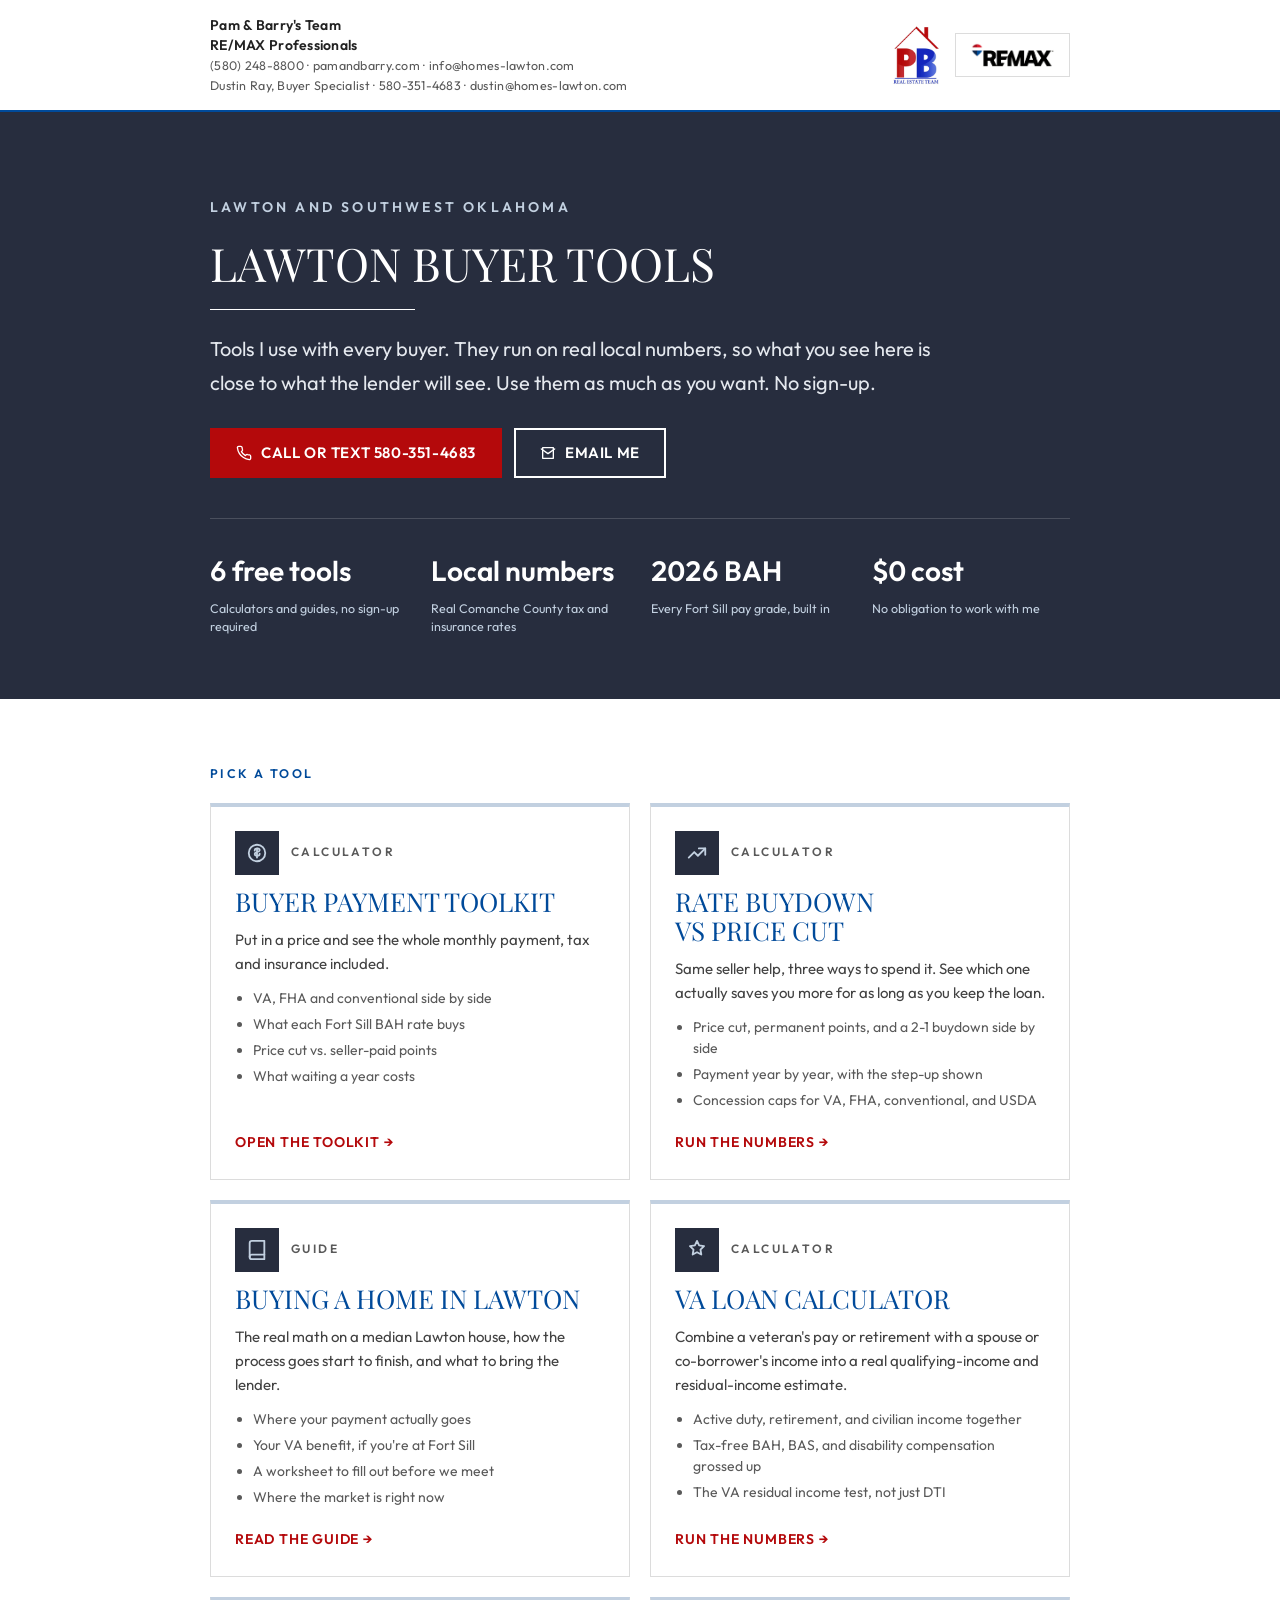
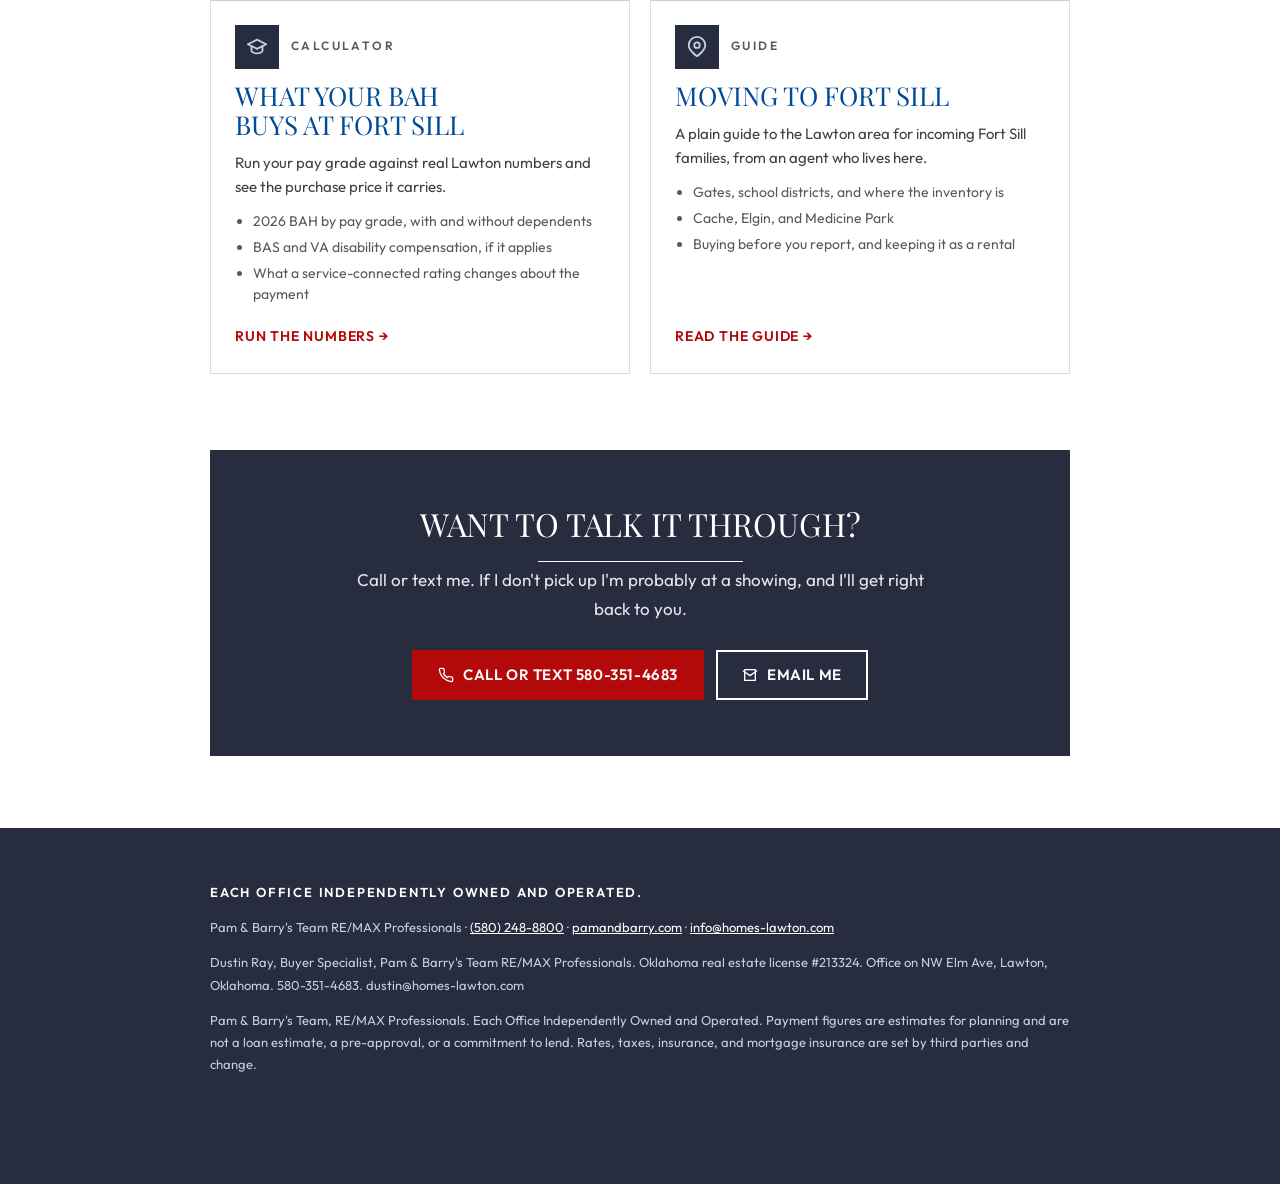
==== commit f17fc047: "Add buydown tool, lead-gated PDF printing, site polish" ====
--- a/index.html
+++ b/index.html
@@ -74,9 +74,7 @@
       <span><a href="tel:+15802488800" class="hdrlink">(580) 248-8800</a> &middot; <a href="https://www.pamandbarry.com/" class="hdrlink">pamandbarry.com</a> &middot; <a href="mailto:info@homes-lawton.com" class="hdrlink">info@homes-lawton.com</a></span>
       <span>Dustin Ray, Buyer Specialist &middot; <a href="tel:5803514683" class="hdrlink">580-351-4683</a> &middot; <a href="mailto:dustin@homes-lawton.com?subject=Lawton%20Buyer%20Tools" class="hdrlink">dustin@homes-lawton.com</a></span>
     </div>
-    <div class="logochip">
-      <img src="assets/remax-logo.png" alt="RE/MAX" width="163" height="52">
-    </div>
+    <span class="logo-wrap"><img src="team-logo.png" alt="Pam and Barry's Real Estate Team" class="pb-logo" width="141" height="180"><span class="rx-chip"><img src="assets/remax-logo.png" alt="RE/MAX" width="381" height="116"></span></span>
   </div>
 </header>
 
@@ -100,7 +98,7 @@
     </div>
 
     <div class="stats">
-      <div class="stat"><b>5 free tools</b><span>Calculators and guides, no sign-up required</span></div>
+      <div class="stat"><b>6 free tools</b><span>Calculators and guides, no sign-up required</span></div>
       <div class="stat"><b>Local numbers</b><span>Real Comanche County tax and insurance rates</span></div>
       <div class="stat"><b>2026 BAH</b><span>Every Fort Sill pay grade, built in</span></div>
       <div class="stat"><b>$0 cost</b><span>No obligation to work with me</span></div>
@@ -127,6 +125,20 @@
         <li>What waiting a year costs</li>
       </ul>
       <span class="go">Open the toolkit &rarr;</span>
+    </a>
+    <a class="tool" href="buydown.html">
+      <div class="toolkicker">
+        <span class="ic"><svg viewBox="0 0 24 24" fill="none" stroke="currentColor" stroke-width="2" stroke-linecap="round" stroke-linejoin="round"><path d="M3 17l6-6 4 4 8-8"/><path d="M14 7h7v7"/></svg></span>
+        <span class="tag">Calculator</span>
+      </div>
+      <h2>Rate Buydown vs Price Cut</h2>
+      <p>Same seller help, three ways to spend it. See which one actually saves you more for as long as you keep the loan.</p>
+      <ul>
+        <li>Price cut, permanent points, and a 2-1 buydown side by side</li>
+        <li>Payment year by year, with the step-up shown</li>
+        <li>Concession caps for VA, FHA, conventional, and USDA</li>
+      </ul>
+      <span class="go">Run the numbers &rarr;</span>
     </a>
     <a class="tool" href="buying-guide.html">
       <div class="toolkicker">
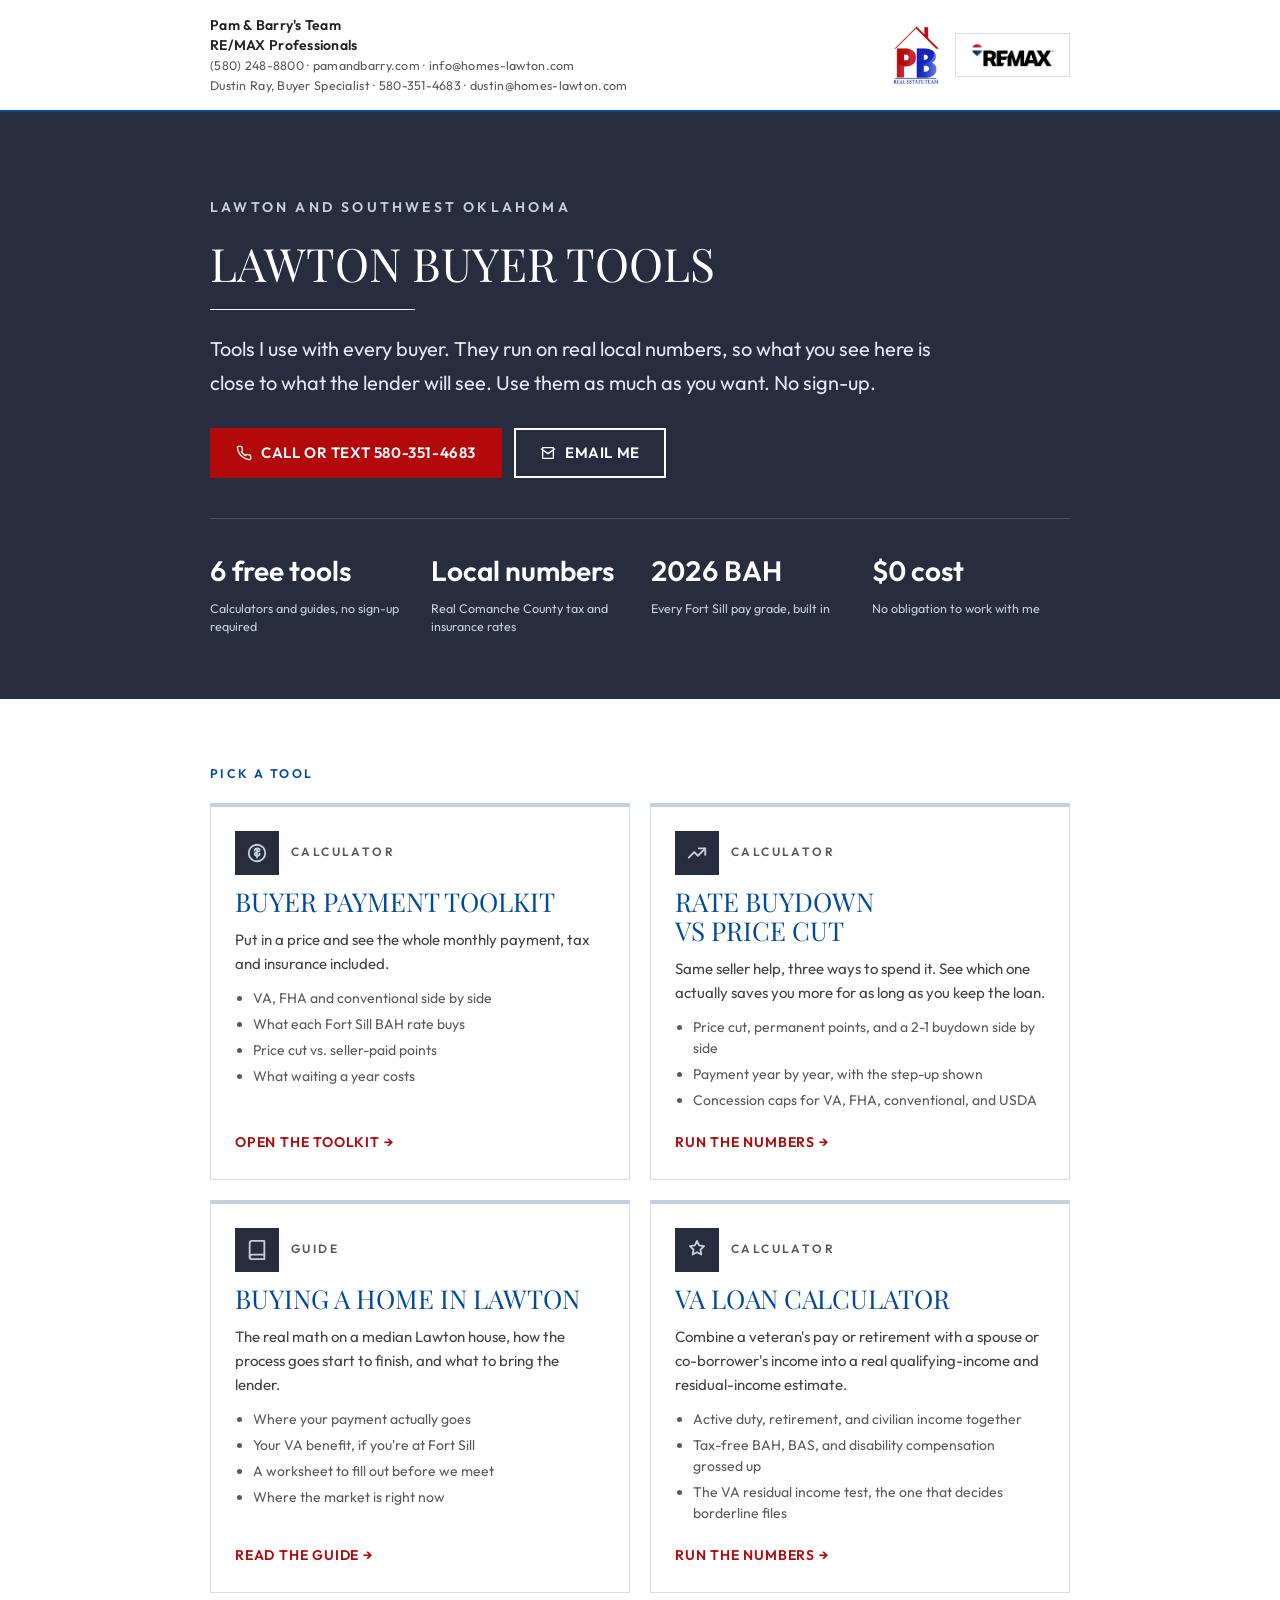
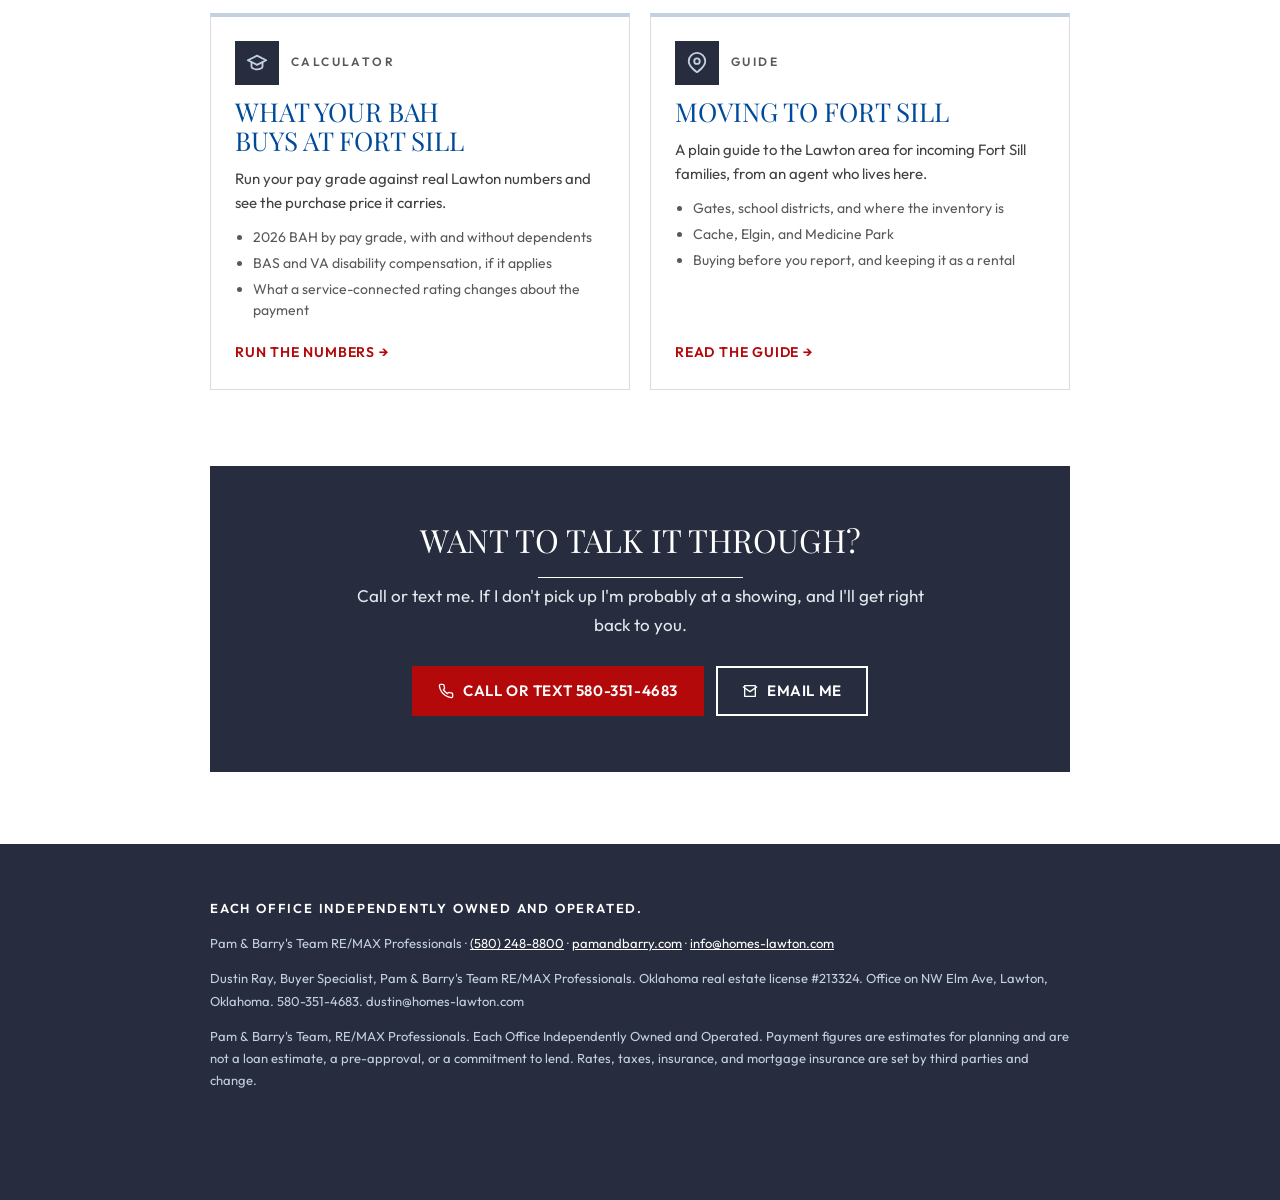
==== commit 134ad912: "Compact mobile header, copy tightening pass" ====
--- a/index.html
+++ b/index.html
@@ -165,7 +165,7 @@
       <ul>
         <li>Active duty, retirement, and civilian income together</li>
         <li>Tax-free BAH, BAS, and disability compensation grossed up</li>
-        <li>The VA residual income test, not just DTI</li>
+        <li>The VA residual income test, the one that decides borderline files</li>
       </ul>
       <span class="go">Run the numbers &rarr;</span>
     </a>
--- a/assets/site.css
+++ b/assets/site.css
@@ -442,3 +442,79 @@
   footer.site { background: #fff; color: #000; padding-bottom: 0; }
   footer.site p, footer.site .eiooo, footer.site a { color: #000; }
 }
+
+/* ==========================================================================
+   Lead gate — the Print / Save as PDF button asks for a name, email and
+   phone once, then prints. Square, flat, same tokens as everything else.
+   ========================================================================== */
+
+.lg-backdrop {
+  position: fixed; inset: 0; z-index: 100;
+  background: rgba(30, 36, 48, .72);
+  display: flex; align-items: center; justify-content: center;
+  padding: 16px;
+}
+.lg-backdrop[hidden] { display: none !important; }
+.lg-modal {
+  background: var(--paper);
+  border: 2px solid var(--blue);
+  border-top: 6px solid var(--red);
+  width: 100%; max-width: 460px;
+  padding: 26px 24px 22px;
+  color: var(--ink);
+  font-family: var(--font-ui);
+  font-size: 15px; line-height: 1.55;
+  max-height: calc(100vh - 32px); overflow: auto;
+}
+.lg-modal h2 { font-size: 24px; margin: 0 0 6px; }
+.lg-modal h2::after {
+  content: ""; display: block; width: var(--rule-w); max-width: 100%;
+  height: 0; border-bottom: 1.6px solid var(--red); margin: 14px 0 4px;
+}
+.lg-modal p { margin: 8px 0 16px; color: var(--ink-2); font-size: 14.5px; }
+.lg-field { display: flex; flex-direction: column; gap: 5px; margin-bottom: 12px; }
+.lg-field label {
+  font-family: var(--font-ui); font-size: 12px; font-weight: 600;
+  letter-spacing: 2.2px; text-transform: uppercase; color: var(--muted);
+}
+.lg-field input {
+  font-family: var(--font-ui); font-size: 17px; font-weight: 600;
+  padding: 11px 12px; border: 2px solid var(--pale); background: var(--paper);
+  color: var(--ink); width: 100%; border-radius: 0;
+}
+.lg-field input:focus { outline: none; border-color: var(--blue); }
+.lg-field input[aria-invalid="true"] { border-color: var(--red); }
+.lg-err { font-size: 12.5px; color: var(--red-dark); min-height: 1.2em; margin: -4px 0 8px; }
+.lg-row { display: flex; gap: 10px; flex-wrap: wrap; margin-top: 6px; }
+.lg-row button {
+  font-family: var(--font-ui); font-size: 14px; font-weight: 600;
+  letter-spacing: .04em; text-transform: uppercase;
+  padding: 13px 20px; cursor: pointer; border-radius: 0;
+  display: inline-flex; align-items: center; gap: 8px;
+}
+.lg-primary { background: var(--red); color: var(--paper); border: 2px solid var(--red); flex: 1; justify-content: center; }
+.lg-primary:hover { background: var(--red-dark); border-color: var(--red-dark); }
+.lg-primary[disabled] { opacity: .7; cursor: progress; }
+.lg-cancel { background: transparent; color: var(--blue); border: 2px solid var(--blue); }
+.lg-cancel:hover { background: var(--blue); color: var(--paper); }
+.lg-fine { font-size: 12px; color: var(--muted); margin: 14px 0 0; line-height: 1.5; }
+
+.lg-toast {
+  position: fixed; left: 50%; bottom: 24px; transform: translateX(-50%);
+  z-index: 101; background: var(--navy); color: var(--paper);
+  border-left: 4px solid var(--paper);
+  padding: 12px 18px; font-family: var(--font-ui); font-size: 14px; font-weight: 600;
+  max-width: calc(100% - 32px);
+}
+.lg-toast[hidden] { display: none !important; }
+@media (max-width: 680px) { .lg-toast { bottom: 84px; } }
+
+/* While the PDF snapshot is being captured: show every tab panel, hide chrome. */
+body.pdf-mode .tabs, body.pdf-mode .actions, body.pdf-mode .stickybar,
+body.pdf-mode .sendhint, body.pdf-mode .hero-cta, body.pdf-mode .hero-actions,
+body.pdf-mode .btnrow, body.pdf-mode .ctawrap, body.pdf-mode .sitenav,
+body.pdf-mode .backlink, body.pdf-mode details, body.pdf-mode .lg-backdrop,
+body.pdf-mode .lg-toast { display: none !important; }
+body.pdf-mode .panel { display: flex !important; padding-top: 14px; border-top: 1px solid var(--line); margin-top: 14px; }
+body.pdf-mode header.site { position: static; }
+body.pdf-mode .printonly { display: block !important; }
